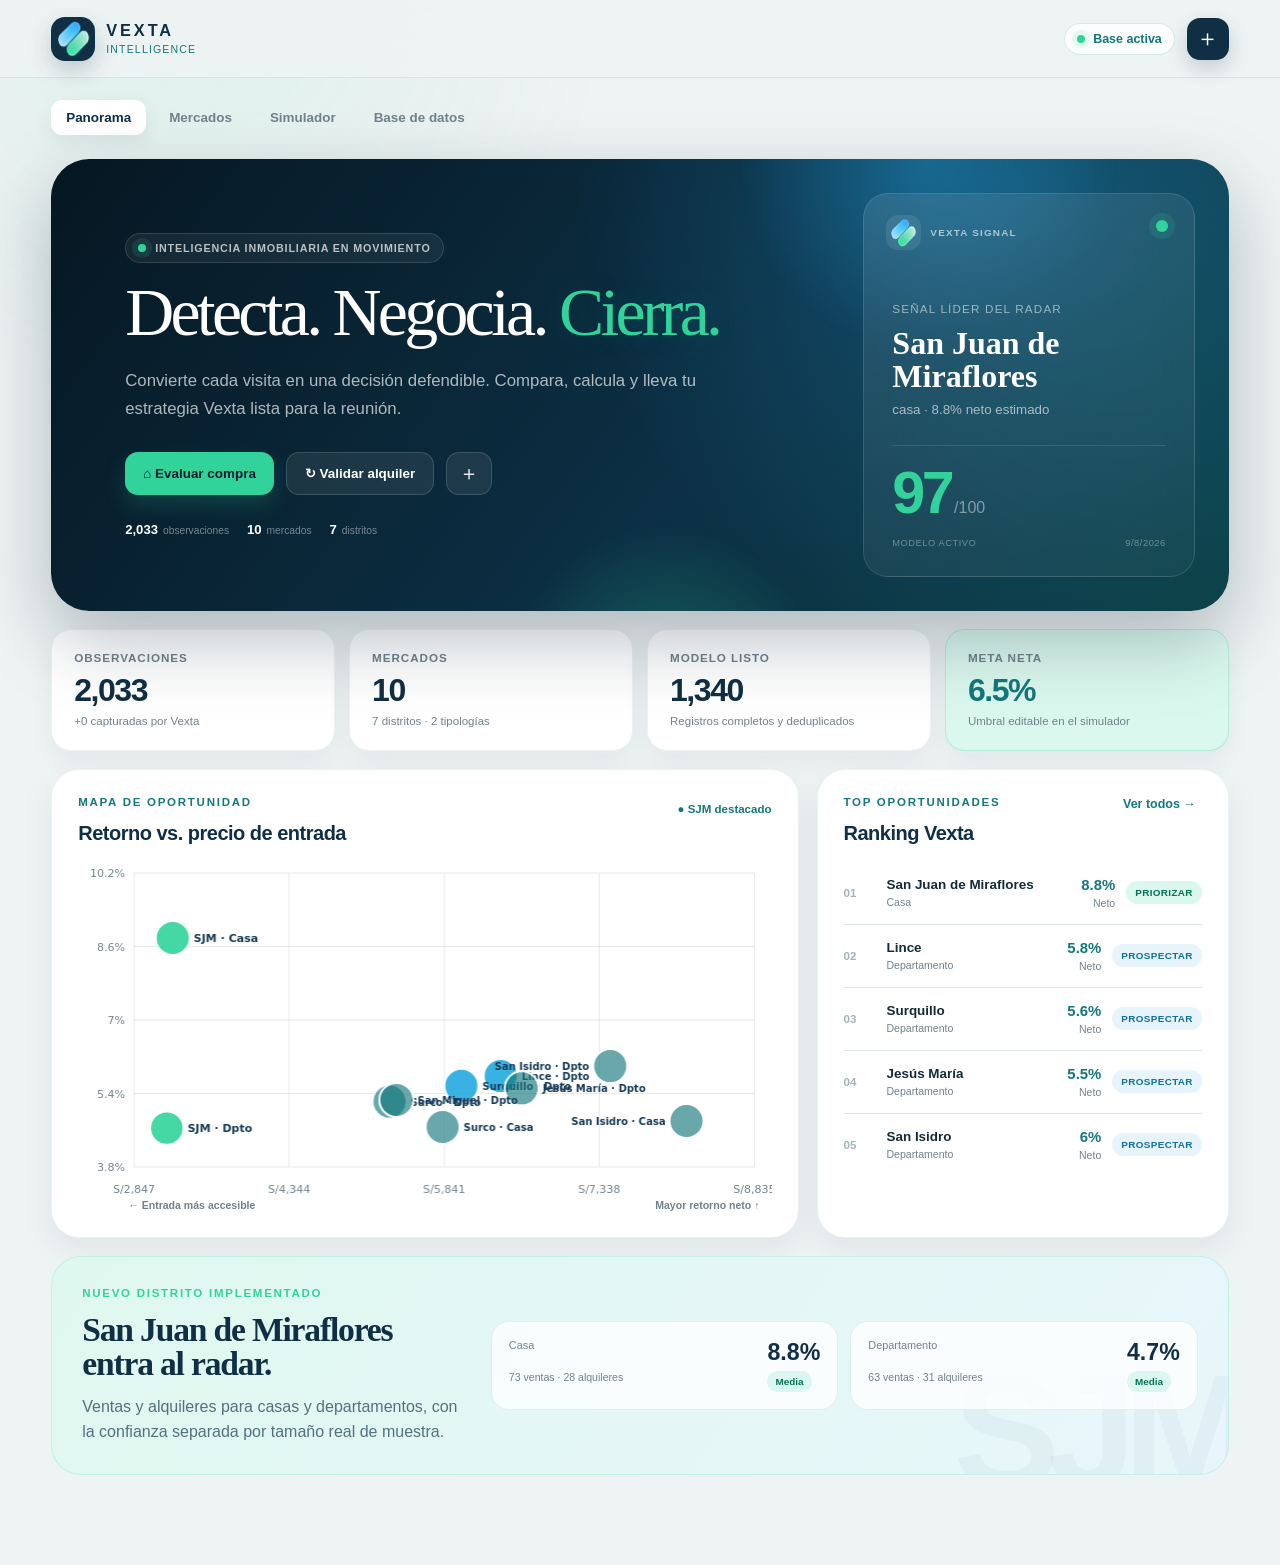
==== index.html @ 5120db21 "SUBIR VEXTA SUPPORT" ====
<!doctype html>
<html lang="es">
  <head>
    <meta charset="UTF-8" />
    <meta name="viewport" content="width=device-width, initial-scale=1.0, viewport-fit=cover" />
    <meta name="theme-color" content="#102f44" />
    <meta name="mobile-web-app-capable" content="yes" />
    <meta name="apple-mobile-web-app-capable" content="yes" />
    <meta name="apple-mobile-web-app-status-bar-style" content="black-translucent" />
    <meta name="apple-mobile-web-app-title" content="Vexta" />
    <meta name="description" content="Dashboard ejecutivo de inversión inmobiliaria Vexta." />
    <meta property="og:title" content="Vexta Intelligence" />
    <meta property="og:description" content="Decisiones inmobiliarias con una señal más clara." />
    <meta property="og:type" content="website" />
    <meta property="og:image" content="./og.png" />
    <meta name="twitter:card" content="summary_large_image" />
    <link rel="icon" type="image/png" sizes="192x192" href="./icon-192.png" />
    <link rel="apple-touch-icon" sizes="180x180" href="./apple-touch-icon.png" />
    <link rel="manifest" href="./manifest.webmanifest" />
    <title>Vexta Intelligence</title>
    <script type="module" crossorigin src="./assets/pages-source-0wPKfiOF.js"></script>
    <link rel="stylesheet" crossorigin href="./assets/pages-source-CJckFhrO.css">
  </head>
  <body>
    <div id="root">
      <main style="min-height:100vh;display:grid;place-items:center;background:#f4f8f8;font-family:Inter,system-ui,sans-serif;color:#173b57">
        <p>Cargando Vexta Intelligence…</p>
      </main>
    </div>
  </body>
</html>
---- assets/pages-source-CJckFhrO.css ----
:root{--navy-950:#081d2b;--navy-900:#102f44;--navy-800:#173b57;--navy-700:#24536b;--teal-700:#14777c;--teal-500:#159d93;--blue-500:#27a9e8;--mint-500:#31d39b;--mint-100:#dbf8ee;--amber-500:#f2aa48;--red-500:#dc5c5c;--ink:#142a37;--muted:#71828d;--line:#dce5e8;--surface:#fff;--background:#eef3f3;--shadow:0 18px 55px #1134461c;--radius-lg:28px;--radius-md:20px;--radius-sm:13px}*{box-sizing:border-box}html{scroll-behavior:smooth;background:var(--background)}body{background:var(--background);color:var(--ink);margin:0;font-family:Inter,ui-sans-serif,-apple-system,BlinkMacSystemFont,Segoe UI,sans-serif}button,input,select{font:inherit}button{color:inherit}button,select{cursor:pointer}.app-shell{background:radial-gradient(circle at 15% 0%, #31d39b14, transparent 26rem), var(--background);min-height:100vh}.topbar{-webkit-backdrop-filter:blur(18px);backdrop-filter:blur(18px);z-index:50;background:#eef3f3e0;border-bottom:1px solid #173b5714;justify-content:space-between;align-items:center;height:78px;padding:0 clamp(22px,4vw,68px);display:flex;position:sticky;top:0}.brand{text-align:left;background:0 0;border:0;align-items:center;gap:11px;padding:0;display:inline-flex}.logo-tile{background:var(--navy-900);border-radius:14px;place-items:center;width:44px;height:44px;display:grid;overflow:hidden;box-shadow:0 9px 22px #102f4436}.logo-tile img{object-fit:contain;width:39px;height:39px}.brand>span:last-child{flex-direction:column;line-height:1;display:flex}.brand strong{letter-spacing:.18em;color:var(--navy-900);font-size:1.02rem}.brand small{color:var(--teal-700);letter-spacing:.11em;text-transform:uppercase;margin-top:6px;font-size:.66rem}.topbar-actions{align-items:center;gap:12px;display:flex}.live-pill{color:var(--teal-700);background:#ffffffbf;border:1px solid #159d932b;border-radius:999px;align-items:center;gap:8px;padding:8px 12px;font-size:.78rem;font-weight:750;display:inline-flex}.live-pill i{background:var(--mint-500);border-radius:50%;width:8px;height:8px;box-shadow:0 0 0 5px #31d39b21}.icon-button{background:var(--navy-900);color:#fff;border:0;border-radius:13px;width:42px;height:42px;font-size:1.45rem;box-shadow:0 8px 20px #102f4430}.desktop-nav{gap:8px;max-width:1280px;margin:22px auto -4px;padding:0 clamp(22px,4vw,52px);display:flex}.desktop-nav button{color:var(--muted);background:0 0;border:0;border-radius:11px;padding:10px 15px;font-size:.84rem;font-weight:700}.desktop-nav button.active{color:var(--navy-900);background:#fff;box-shadow:0 6px 20px #11344614}.main-content{max-width:1280px;margin:0 auto;padding:28px clamp(22px,4vw,52px) 90px}.hero-panel{color:#fff;background:radial-gradient(circle at 84% 8%,#27a9e847,#0000 29rem),linear-gradient(127deg,#061722,#0c3045 58%,#0c4147);border-radius:38px;grid-template-columns:minmax(0,1.6fr) minmax(280px,.72fr);min-height:420px;display:grid;position:relative;overflow:hidden;box-shadow:0 30px 75px #081d2b45}.hero-panel:before,.hero-panel:after{content:"";filter:blur(2px);pointer-events:none;border-radius:50%;position:absolute}.hero-panel:before{background:radial-gradient(circle,#27a9e852,#0000 69%);width:390px;height:390px;top:-190px;right:9%}.hero-panel:after{background:radial-gradient(circle,#31d39b45,#0000 66%);width:330px;height:330px;bottom:-230px;left:38%}.hero-copy{z-index:1;align-self:center;padding:clamp(38px,6vw,74px);position:relative}.hero-status{color:#ffffffb3;letter-spacing:.08em;text-transform:uppercase;background:#ffffff0f;border:1px solid #ffffff21;border-radius:999px;align-items:center;gap:9px;width:max-content;max-width:100%;margin-bottom:18px;padding:8px 12px;font-size:.67rem;font-weight:800;display:inline-flex}.hero-status i{background:var(--mint-500);border-radius:50%;width:8px;height:8px;box-shadow:0 0 0 6px #31d39b1f}.eyebrow{color:var(--mint-500);letter-spacing:.15em;text-transform:uppercase;margin-bottom:14px;font-size:.72rem;font-weight:800;display:block}.eyebrow.dark{color:var(--teal-700)}.hero-copy h1{letter-spacing:-.055em;max-width:780px;margin:0;font-family:Georgia,Times New Roman,serif;font-size:clamp(3rem,5.3vw,5.6rem);font-weight:500;line-height:.93}.hero-copy h1 span{color:#fff}.hero-copy h1 em{color:var(--mint-500);text-shadow:0 0 35px #31d39b33;font-style:normal}.hero-copy p{color:#ffffffad;max-width:600px;margin:23px 0 29px;font-size:1.05rem;line-height:1.65}.hero-actions{flex-wrap:wrap;gap:12px;display:flex}.primary-button,.ghost-button{border:0;border-radius:13px;padding:13px 18px;font-size:.84rem;font-weight:800}.primary-button{background:var(--mint-500);color:var(--navy-950);box-shadow:0 10px 22px #31d39b2e}.ghost-button{color:#fff;background:#ffffff14;border:1px solid #ffffff24}.hero-add-button{color:#fff;background:#ffffff14;border:1px solid #ffffff24;border-radius:13px;width:46px;min-width:46px;font-size:1.25rem}.hero-proof{color:#ffffff73;flex-wrap:wrap;gap:18px;margin-top:27px;font-size:.64rem;display:flex}.hero-proof span{align-items:baseline;gap:5px;display:flex}.hero-proof b{color:#fff;font-size:.82rem}.hero-signal{-webkit-backdrop-filter:blur(18px);backdrop-filter:blur(18px);z-index:1;background:linear-gradient(150deg,#ffffff1a,#ffffff09);border:1px solid #ffffff21;border-radius:25px;flex-direction:column;justify-content:flex-end;align-self:stretch;margin:34px 34px 34px 0;padding:28px;display:flex;position:relative}.hero-signal:before{content:"";background:var(--mint-500);border-radius:50%;width:12px;height:12px;position:absolute;top:26px;right:26px;box-shadow:0 0 0 7px #31d39b1f}.hero-signal-brand{color:#ffffff9e;letter-spacing:.12em;align-items:center;gap:9px;font-size:.62rem;display:flex;position:absolute;top:21px;left:22px}.hero-signal-brand>span{background:#ffffff17;border-radius:12px;place-items:center;width:35px;height:35px;display:grid}.hero-signal-brand img{object-fit:contain;width:31px;height:31px}.hero-signal>span{color:#ffffff8c;letter-spacing:.1em;text-transform:uppercase;font-size:.73rem}.hero-signal>strong{margin:12px 0 7px;font-family:Georgia,serif;font-size:2rem;line-height:1.03}.hero-signal>small{color:#ffffff9e;line-height:1.5}.signal-score{border-top:1px solid #ffffff1c;align-items:baseline;gap:3px;margin-top:25px;padding-top:20px;display:flex}.signal-score b{letter-spacing:-.06em;color:var(--mint-500);font-size:3.7rem;line-height:.9}.signal-score span{color:#ffffff73}.signal-foot{color:#ffffff61;text-transform:uppercase;letter-spacing:.06em;justify-content:space-between;gap:10px;margin-top:18px;font-size:.58rem;display:flex}.kpi-grid{grid-template-columns:repeat(4,1fr);gap:14px;margin:18px 0;display:grid}.kpi-card{background:var(--surface);border-radius:var(--radius-md);border:1px solid #173b5712;flex-direction:column;padding:21px 22px;display:flex;box-shadow:0 9px 26px #1134460e}.kpi-card span{color:var(--muted);text-transform:uppercase;letter-spacing:.08em;font-size:.73rem;font-weight:750}.kpi-card strong{color:var(--navy-900);letter-spacing:-.045em;margin:8px 0 4px;font-size:2rem}.kpi-card small{color:var(--muted);font-size:.72rem;line-height:1.4}.kpi-card.accent{background:var(--mint-100);border-color:#31d39b40}.kpi-card.accent strong{color:var(--teal-700)}.content-grid{grid-template-columns:minmax(0,1.45fr) minmax(330px,.8fr);gap:18px;display:grid}.panel{background:var(--surface);border-radius:var(--radius-lg);border:1px solid #173b5712;box-shadow:0 12px 34px #11344611}.matrix-panel,.ranking-panel{padding:26px}.panel-heading{justify-content:space-between;align-items:flex-start;gap:16px;display:flex}.panel-heading h2{color:var(--navy-900);letter-spacing:-.025em;margin:0;font-size:1.25rem}.legend-dot{color:var(--teal-700);padding-top:7px;font-size:.72rem;font-weight:700}.matrix-wrap{width:100%;min-height:310px;margin-top:6px}.matrix-wrap canvas{max-width:100%;display:block}.axis-note{color:var(--muted);justify-content:space-between;margin:-12px 12px 0 50px;font-size:.66rem;font-weight:700;display:flex}.text-button{color:var(--teal-700);background:0 0;border:0;font-size:.78rem;font-weight:800}.ranking-list{flex-direction:column;margin-top:17px;display:flex}.ranking-row{border:0;border-top:1px solid var(--line);text-align:left;background:0 0;grid-template-columns:32px minmax(0,1fr) auto auto;align-items:center;gap:11px;padding:15px 0;display:grid}.ranking-row:first-child{border-top:0}.ranking-row:hover{transform:translate(3px)}.rank-number{color:#a5b2b9;font-size:.72rem;font-weight:850}.rank-market,.rank-yield{flex-direction:column;min-width:0;display:flex}.rank-market strong{white-space:nowrap;text-overflow:ellipsis;font-size:.84rem;overflow:hidden}.rank-market small,.rank-yield small{color:var(--muted);text-transform:capitalize;margin-top:4px;font-size:.66rem}.rank-yield{text-align:right}.rank-yield strong{color:var(--teal-700);font-size:.93rem}.action{text-transform:uppercase;letter-spacing:.035em;border-radius:999px;justify-content:center;align-items:center;width:max-content;padding:6px 9px;font-size:.62rem;font-weight:850;display:inline-flex}.action-priorizar{background:var(--mint-100);color:#087255}.action-prospectar{color:#11729e;background:#e8f4fb}.action-observar{color:#72808a;background:#f1f3f4}.sjm-feature{background:linear-gradient(125deg,#dff8ef,#e8f6fb);border:1px solid #31d39b2e;border-radius:30px;grid-template-columns:minmax(270px,.7fr) 1.3fr;align-items:center;gap:28px;margin-top:18px;padding:30px;display:grid;position:relative;overflow:hidden}.sjm-feature:after{content:"SJM";color:#173b5709;letter-spacing:-.08em;pointer-events:none;font-size:10rem;font-weight:900;position:absolute;bottom:-49px;right:-16px}.sjm-copy{z-index:1;position:relative}.sjm-copy h2{color:var(--navy-900);letter-spacing:-.035em;margin:0 0 13px;font-family:Georgia,serif;font-size:2.1rem;line-height:1.03}.sjm-copy p{color:#52707e;margin:0;line-height:1.55}.sjm-stats{z-index:1;grid-template-columns:repeat(2,1fr);gap:12px;display:grid;position:relative}.sjm-stats button{text-align:left;background:#ffffffc2;border:1px solid #173b5714;border-radius:18px;grid-template-columns:1fr auto;gap:5px 8px;padding:17px;display:grid}.sjm-stats button>span:first-child{color:var(--muted);text-transform:capitalize;font-size:.68rem}.sjm-stats strong{color:var(--navy-900);font-size:1.45rem}.sjm-stats small{color:var(--muted);font-size:.66rem}.confidence{border-radius:999px;align-items:center;width:max-content;padding:5px 8px;font-size:.62rem;font-weight:850;display:inline-flex}.confidence-media{background:var(--mint-100);color:#087255}.confidence-limitada{color:#9c6419;background:#fff1d8}.confidence-baja{color:#9b3e3e;background:#fbe4e4}.view-section{min-height:70vh}.view-heading{justify-content:space-between;align-items:flex-end;gap:24px;margin:12px 0 25px;display:flex}.view-heading h1{color:var(--navy-900);letter-spacing:-.05em;margin:0;font-family:Georgia,serif;font-size:clamp(2.2rem,4vw,4.2rem);line-height:1}.view-heading p{color:var(--muted);margin:13px 0 0}.filter-row{gap:8px;display:flex}select,input{width:100%;color:var(--ink);background:#f8fbfb;border:1px solid #d8e3e6;border-radius:12px;outline:none;padding:11px 12px}select:focus,input:focus{border-color:var(--teal-500);box-shadow:0 0 0 4px #159d931a}.filter-row select{background-color:#fff;min-width:185px}.market-table-wrap{box-shadow:var(--shadow);background:#fff;border:1px solid #173b5714;border-radius:24px;overflow:auto}.market-table{border-collapse:collapse;width:100%;min-width:950px}.market-table th{background:var(--navy-900);color:#ffffffb8;text-align:left;text-transform:uppercase;letter-spacing:.06em;padding:14px 13px;font-size:.66rem}.market-table td{border-top:1px solid var(--line);padding:15px 13px;font-size:.8rem}.market-table tr{cursor:pointer;transition:all .18s}.market-table tbody tr:hover{background:#f4fbf9}.market-table td:nth-child(2){flex-direction:column;min-width:225px;display:flex}.market-table td:nth-child(2) small{color:var(--muted);text-transform:capitalize;margin-top:4px}.table-rank{width:28px;height:28px;color:var(--navy-700);background:#eef4f5;border-radius:9px;place-items:center;font-size:.7rem;font-weight:850;display:grid}.yield-value{color:var(--teal-700)}.mobile-market-cards{display:none}.simulator-grid{grid-template-columns:minmax(330px,.9fr) minmax(390px,1.1fr);gap:18px;display:grid}.input-panel{padding:27px}.input-panel .panel-heading{margin-bottom:20px}.input-panel .panel-heading>div{align-items:center;gap:10px;display:flex}.step-number{background:var(--navy-900);color:#fff;border-radius:10px;place-items:center;width:31px;height:31px;font-size:.67rem;font-weight:850;display:grid}.operation-selector{margin:0 0 16px}.operation-selector>span{color:var(--muted);margin-bottom:8px;font-size:.7rem;font-weight:800;display:block}.operation-selector>div{background:#eef4f5;border-radius:15px;grid-template-columns:1fr 1fr;gap:7px;padding:5px;display:grid}.operation-selector button{color:var(--muted);background:0 0;border:0;border-radius:11px;padding:11px;font-size:.78rem;font-weight:850}.operation-selector button b{margin-right:5px}.operation-selector button.active{color:var(--navy-900);background:#fff;box-shadow:0 5px 15px #1134461a}.purpose-selector{margin:-4px 0 16px}.purpose-selector>span{color:var(--muted);margin-bottom:8px;font-size:.7rem;font-weight:800;display:block}.purpose-selector>div{grid-template-columns:repeat(3,1fr);gap:6px;display:grid}.purpose-selector button{min-width:0;color:var(--muted);background:#fff;border:1px solid #dce7e9;border-radius:12px;padding:10px 5px;font-size:.68rem;font-weight:850}.purpose-selector button b{margin-bottom:3px;font-size:.9rem;display:block}.purpose-selector button.active{color:var(--teal-700);background:#eaf9f4;border-color:#159d9373;box-shadow:inset 0 0 0 1px #159d9314}.purchase-input-callout{background:linear-gradient(135deg,#e7f8f3,#edf7fb);border:1px solid #159d9329;border-radius:17px;margin:3px 0 15px;padding:16px}.purchase-input-callout label{color:var(--navy-900);margin-bottom:7px}.purchase-input-callout input{background:#fff;border-color:#159d9347;font-size:1.12rem;font-weight:850}.purchase-input-callout small{color:#5f7783;font-size:.66rem;line-height:1.45;display:block}.price-entry-row{grid-template-columns:minmax(0,1fr) 104px;align-items:end;gap:9px;display:grid}.price-entry-row label{min-width:0}.price-entry-row select{background:#fff;border-color:#159d9347;font-size:1rem;font-weight:900}.exchange-rate-row{color:#5f7783;border-top:1px solid #159d9326;justify-content:space-between;align-items:center;gap:12px;margin:7px 0 10px;padding-top:10px;font-size:.65rem;font-weight:750;display:flex}.exchange-rate-row label{color:var(--teal-700);white-space:nowrap;align-items:center;gap:6px;margin:0;display:flex}.exchange-rate-row input{text-align:center;width:72px;margin:0;padding:7px 8px;font-size:.75rem}label{color:var(--muted);margin-bottom:14px;font-size:.72rem;font-weight:750;display:block;position:relative}label select,label input{color:var(--ink);margin-top:7px;font-weight:650;display:block}label em{color:var(--muted);font-style:normal;position:absolute;bottom:13px;right:12px}.two-fields{grid-template-columns:1fr 1fr;gap:12px;display:grid}.assumption-sliders{border-top:1px solid var(--line);margin-top:4px;padding-top:15px}.assumption-sliders label{margin:0 0 14px}.assumption-sliders label span{justify-content:space-between;display:flex}.assumption-sliders b{color:var(--teal-700)}.assumption-explain{gap:7px;margin-top:4px;display:grid}.assumption-explain p{color:var(--muted);background:#f4f8f8;border-radius:11px;grid-template-columns:104px 1fr;gap:9px;margin:0;padding:9px 10px;font-size:.61rem;line-height:1.4;display:grid}.assumption-explain p b{color:var(--navy-900)}input[type=range]{height:5px;accent-color:var(--teal-500);box-shadow:none;border:0;padding:0}.result-panel{background:linear-gradient(145deg, var(--navy-950), var(--navy-800));color:#fff;border-radius:28px;flex-direction:column;padding:clamp(27px,4vw,46px);display:flex;position:relative;overflow:hidden;box-shadow:0 24px 55px #081d2b33}.result-panel:after{content:"";pointer-events:none;background:radial-gradient(circle,#31d39b30,#0000 68%);border-radius:50%;width:340px;height:340px;position:absolute;top:-150px;right:-150px}.result-label{color:#ffffff8c;text-transform:uppercase;letter-spacing:.1em;font-size:.72rem}.hero-result{letter-spacing:-.075em;color:var(--mint-500);z-index:1;margin:14px 0 22px;font-size:clamp(4rem,8vw,7.4rem);line-height:.82;position:relative}.hero-result.purchase-gap{margin-bottom:12px;font-size:clamp(3.7rem,7vw,6.5rem)}.hero-result.purchase-gap.positive{color:var(--mint-500)}.hero-result.purchase-gap.caution{color:#ffc46e}.hero-result.purchase-gap.negative{color:#ff9292}.price-question{color:#ffffff9e;margin:0 0 17px;font-size:.78rem;line-height:1.5}.target-track{background:#ffffff1f;border-radius:999px;height:6px;margin:6px 0 36px;position:relative}.target-track i{border-radius:inherit;background:linear-gradient(90deg, var(--blue-500), var(--mint-500));height:100%;display:block}.target-track span{color:#ffffff85;white-space:nowrap;font-size:.62rem;position:absolute;top:13px;transform:translate(-50%)}.target-track span:before{content:"";background:#fff;width:1px;height:12px;position:absolute;top:-16px;left:50%}.decision-banner{letter-spacing:.055em;border-radius:999px;width:max-content;max-width:100%;padding:9px 13px;font-size:.69rem;font-weight:900}.decision-banner.positive{background:var(--mint-500);color:var(--navy-950)}.decision-banner.caution{background:var(--amber-500);color:#4a2c00}.decision-banner.negative{background:var(--red-500);color:#fff}.price-scale-wrap{margin-top:25px}.price-scale{background:linear-gradient(90deg,#31d39b73,#27a9e847 50%,#dc5c5c85);border-radius:999px;height:10px;position:relative}.price-scale i{background:#ffffff26;border:1px solid #ffffffb8;border-radius:999px;height:16px;position:absolute;top:-3px}.price-scale b{border:5px solid var(--navy-900);background:#fff;border-radius:50%;width:18px;height:18px;position:absolute;top:50%;transform:translate(-50%,-50%);box-shadow:0 0 0 2px #fff}.scale-labels{color:#ffffff6b;justify-content:space-between;margin-top:9px;font-size:.58rem;display:flex}.result-metrics{background:#ffffff1a;border-radius:17px;grid-template-columns:1fr 1fr;gap:1px;margin-top:24px;display:grid;overflow:hidden}.result-metrics span{background:#081d2b73;flex-direction:column;padding:16px;display:flex}.result-metrics small{color:#ffffff80;font-size:.65rem}.result-metrics b{margin-top:6px;font-size:1rem}.dual-price{flex-direction:column;gap:3px;min-width:0;display:flex}.dual-price>span{color:#fff;white-space:nowrap;background:0 0;padding:0;font-size:.94rem;display:block}.dual-price>small{color:#ffffff7a;white-space:nowrap;font-size:.7rem;font-weight:650}.yield-summary{grid-template-columns:repeat(3,1fr);gap:8px;margin-top:14px;display:grid}.yield-summary span{background:#ffffff12;border-radius:14px;flex-direction:column;min-width:0;padding:12px;display:flex}.yield-summary small{color:#ffffff75;font-size:.6rem;line-height:1.3}.yield-summary b{color:#fff;margin-top:6px;font-size:.78rem}.formula-proof{border:1px solid #ffffff1a;border-radius:17px;flex-direction:column;gap:5px;margin-top:18px;padding:17px;display:flex}.formula-proof span{color:#ffffff75;text-transform:uppercase;letter-spacing:.06em;font-size:.65rem}.formula-proof strong{font-size:.9rem}.formula-proof b{color:var(--mint-500);font-size:1.1rem}.formula-proof>small{color:#ffffff8c;font-size:.72rem}.investment-decision{border-radius:15px;flex-direction:column;gap:4px;margin-top:12px;padding:12px 14px;display:flex}.investment-decision.positive{background:#31d39b24}.investment-decision.caution{background:#f2aa4824}.investment-decision.negative{background:#dc5c5c29}.investment-decision span{color:#ffffff73;text-transform:uppercase;letter-spacing:.07em;font-size:.58rem}.investment-decision b{color:#fff;letter-spacing:.03em;font-size:.72rem}.investment-decision small{color:#ffffff9e;margin-top:3px;font-size:.66rem;line-height:1.45}.strategy-playbook{background:#ffffff0f;border:1px solid #ffffff14;border-radius:17px;margin-top:12px;padding:16px}.strategy-playbook>span{color:#ffffff70;text-transform:uppercase;letter-spacing:.08em;font-size:.6rem;font-weight:800}.strategy-playbook ol{gap:11px;margin:12px 0 0;padding:0;list-style:none;display:grid}.strategy-playbook li{grid-template-columns:28px 1fr;align-items:start;gap:9px;display:grid}.strategy-playbook i{width:27px;height:27px;color:var(--mint-500);background:#31d39b21;border-radius:9px;place-items:center;font-size:.56rem;font-style:normal;font-weight:900;display:grid}.strategy-playbook p{flex-direction:column;gap:3px;margin:0;display:flex}.strategy-playbook b{color:#fff;font-size:.72rem}.strategy-playbook small{color:#ffffff8c;font-size:.63rem;line-height:1.4}.deal-actions{grid-template-columns:1fr 1fr;gap:8px;margin-top:12px;display:grid}.deal-actions button{color:#fff;background:#ffffff14;border:1px solid #ffffff1f;border-radius:13px;min-height:44px;font-size:.68rem;font-weight:850}.deal-actions button:first-child{background:var(--mint-500);color:var(--navy-950);border-color:#0000}.print-brand{display:none}.method-note{background:#fff;border:1px solid #173b5712;border-radius:20px;grid-template-columns:auto 1fr auto;align-items:center;gap:18px;margin-top:18px;padding:19px 22px;display:grid}.method-note>span{color:var(--teal-700);text-transform:uppercase;background:#e9f5f6;border-radius:999px;padding:7px 10px;font-size:.66rem;font-weight:850}.method-note p{color:var(--muted);margin:0;font-size:.78rem;line-height:1.55}.method-note div{white-space:nowrap;color:var(--muted);font-size:.7rem}.method-note b{color:var(--navy-900);margin-left:7px}.dark-button{background:var(--navy-900);color:#fff;box-shadow:none}.data-grid{grid-template-columns:1.1fr .9fr;gap:18px;display:grid}.data-health,.export-panel,.records-panel{padding:27px}.health-score{background:var(--mint-100);color:#087255;border-radius:999px;padding:7px 10px;font-size:.62rem;font-weight:900}.health-row{grid-template-columns:1fr auto;align-items:center;gap:8px 14px;padding-top:19px;display:grid}.health-row span{color:var(--muted);font-size:.76rem}.health-row b{color:var(--navy-900)}.health-row>i{background:#edf1f2;border-radius:999px;grid-column:1/-1;height:6px;display:block;overflow:hidden}.health-row em{border-radius:inherit;background:linear-gradient(90deg, var(--blue-500), var(--mint-500));height:100%;display:block}.quality-strip{grid-template-columns:repeat(3,1fr);gap:7px;margin-top:18px;display:grid}.quality-strip span,.source-strip span{background:#f3f7f8;border-radius:12px;flex-direction:column;gap:3px;padding:10px;display:flex}.quality-strip small,.source-strip small{color:var(--muted);font-size:.59rem}.quality-strip b,.source-strip b{color:var(--navy-900);font-size:.83rem}.source-strip{grid-template-columns:repeat(2,1fr);gap:7px;margin-top:8px;display:grid}.export-panel{background:linear-gradient(145deg,#e4f7f1,#edf7fa)}.export-panel h2{color:var(--navy-900);margin:0;font-family:Georgia,serif;font-size:2rem}.export-panel p{color:#567480;font-size:.82rem;line-height:1.65}.export-actions{flex-wrap:wrap;gap:8px;margin-top:19px;display:flex}.export-actions button{color:var(--navy-800);background:#fffc;border:1px solid #173b5721;border-radius:11px;padding:10px 12px;font-size:.72rem;font-weight:800}.records-panel{margin-top:18px}.records-panel .panel-heading>span{color:var(--muted);font-size:.72rem}.records-list{margin-top:17px}.records-list>div{border-top:1px solid var(--line);grid-template-columns:auto 1fr auto auto;align-items:center;gap:13px;padding:14px 0;display:grid}.records-list>div>span:nth-child(2){flex-direction:column;display:flex}.records-list small{color:var(--muted);text-transform:capitalize;margin-top:4px}.records-list>div>button{width:27px;height:27px;color:var(--muted);background:#f1f4f5;border:0;border-radius:8px}.operation{text-transform:uppercase;border-radius:999px;padding:6px 8px;font-size:.6rem;font-weight:850}.operation-venta{color:#11729e;background:#e8f4fb}.operation-alquiler{background:var(--mint-100);color:#087255}.empty-state{text-align:center;flex-direction:column;align-items:center;padding:45px 20px 24px;display:flex}.empty-state>span{background:var(--mint-100);width:48px;height:48px;color:var(--teal-700);border-radius:15px;place-items:center;font-size:1.5rem;display:grid}.empty-state strong{margin-top:14px}.empty-state p{color:var(--muted);font-size:.78rem}.empty-state button{color:var(--teal-700);background:0 0;border:0;font-weight:800}.modal-backdrop{z-index:100;-webkit-backdrop-filter:blur(9px);backdrop-filter:blur(9px);background:#05141e94;place-items:center;padding:18px;display:grid;position:fixed;inset:0}.entry-modal{background:#fff;border-radius:27px;width:min(620px,100%);max-height:calc(100vh - 36px);padding:27px;overflow-y:auto;box-shadow:0 30px 90px #05141e59}.modal-header{justify-content:space-between;align-items:flex-start;margin-bottom:20px;display:flex}.modal-header h2{color:var(--navy-900);margin:0;font-size:1.75rem}.modal-header button{background:#eef3f3;border:0;border-radius:11px;width:36px;height:36px;font-size:1.2rem}.discount-note{background:#edf8f5;border-radius:14px;align-items:center;gap:13px;margin-bottom:16px;padding:13px;display:flex}.discount-note span{color:var(--teal-700);font-size:1.3rem;font-weight:900}.discount-note p{color:#567480;margin:0;font-size:.69rem;line-height:1.45}.submit-button{width:100%;padding:14px}.toast{z-index:150;background:var(--navy-950);color:#fff;border-radius:999px;padding:12px 17px;font-size:.75rem;font-weight:750;position:fixed;bottom:28px;left:50%;transform:translate(-50%);box-shadow:0 13px 35px #05141e4d}.mobile-nav{display:none}.loading-shell{background:var(--navy-950);color:#fff9;place-content:center;justify-items:center;min-height:100vh;display:grid}.loading-shell img{object-fit:contain;width:84px;height:84px}.loading-shell p{font-size:.78rem}.loading-line{background:linear-gradient(90deg, var(--blue-500), var(--mint-500));border-radius:999px;width:130px;height:4px;margin-top:20px;animation:1.2s ease-in-out infinite alternate pulse}@keyframes pulse{0%{opacity:.35;transform:scaleX(.5)}to{opacity:1;transform:scaleX(1)}}@media (width<=980px){.hero-panel{grid-template-columns:1fr}.hero-signal{min-height:205px;margin:0 28px 28px}.kpi-grid{grid-template-columns:repeat(2,1fr)}.content-grid,.data-grid,.sjm-feature,.simulator-grid{grid-template-columns:1fr}.method-note{grid-template-columns:auto 1fr}.method-note div{grid-column:2}}@media (width<=720px){.topbar{height:67px;padding:0 16px}.logo-tile{width:40px;height:40px}.logo-tile img{width:35px;height:35px}.live-pill,.desktop-nav{display:none}.main-content{padding:15px 14px 94px}.hero-panel{border-radius:25px;min-height:0}.hero-copy{padding:31px 24px 25px}.hero-status{margin-bottom:16px;font-size:.56rem}.hero-copy h1{font-size:3.05rem;line-height:.9}.hero-copy p{margin:18px 0 22px;font-size:.9rem}.hero-actions{grid-template-columns:1fr 1fr;display:grid}.hero-add-button{grid-column:1/-1;width:100%;min-height:39px}.hero-proof{justify-content:space-between;gap:8px;margin-top:20px}.hero-proof span{flex-direction:column;gap:2px}.hero-signal{min-height:175px;margin:0 16px 16px;padding:22px}.hero-signal>strong{font-size:1.7rem}.hero-signal-brand{top:17px;left:18px}.signal-score{margin-top:18px}.signal-score b{font-size:3rem}.primary-button,.ghost-button{flex:1;padding:12px 10px}.kpi-grid{grid-template-columns:1fr 1fr;gap:9px;margin:10px 0}.kpi-card{border-radius:17px;padding:16px}.kpi-card strong{font-size:1.65rem}.kpi-card small{display:none}.content-grid{gap:10px}.matrix-panel,.ranking-panel{border-radius:21px;padding:18px}.legend-dot{display:none}.matrix-wrap{min-height:285px}.axis-note{display:none}.ranking-row{grid-template-columns:29px minmax(0,1fr) auto}.ranking-row .action{display:none}.sjm-feature{border-radius:22px;gap:17px;margin-top:10px;padding:22px 18px}.sjm-copy h2{font-size:1.8rem}.sjm-stats{grid-template-columns:1fr}.view-heading{flex-direction:column;align-items:stretch;margin-top:8px}.view-heading h1{font-size:2.65rem}.filter-row{overflow-x:auto}.filter-row select{min-width:165px}.market-table-wrap{display:none}.mobile-market-cards{gap:10px;display:grid}.mobile-market-card{text-align:left;background:#fff;border:1px solid #173b5712;border-radius:19px;padding:16px;box-shadow:0 9px 25px #1134460d}.mobile-market-card>div:first-child{grid-template-columns:auto 1fr auto;align-items:center;gap:10px;display:grid}.mobile-market-card>div:first-child>span:nth-child(2){flex-direction:column;display:flex}.mobile-market-card strong{font-size:.85rem}.mobile-market-card small{color:var(--muted);text-transform:capitalize;margin-top:3px;font-size:.65rem}.mobile-metrics{grid-template-columns:1fr 1fr 1fr;gap:5px;margin:15px 0 12px;display:grid}.mobile-metrics span{flex-direction:column;display:flex}.mobile-metrics b{color:var(--navy-900);margin-top:4px;font-size:.78rem}.coverage-line{background:#edf1f2;border-radius:999px;height:4px;overflow:hidden}.coverage-line i{background:linear-gradient(90deg, var(--blue-500), var(--mint-500));height:100%;display:block}.input-panel,.result-panel,.data-health,.export-panel,.records-panel{border-radius:21px;padding:20px}.input-panel input,.input-panel select{min-height:49px;font-size:16px}.operation-selector button,.purpose-selector button{min-height:48px}.exchange-rate-row input{min-height:37px;font-size:.82rem}.hero-result{font-size:4.6rem}.result-metrics{grid-template-columns:1fr 1fr}.price-entry-row{grid-template-columns:minmax(0,1fr) 92px}.yield-summary{grid-template-columns:1fr}.yield-summary span{flex-direction:row;justify-content:space-between;align-items:center}.yield-summary b{margin-top:0}.method-note{grid-template-columns:1fr;gap:10px}.method-note div{white-space:normal;grid-column:auto}.records-list>div{grid-template-columns:auto 1fr auto}.records-list>div>b{grid-column:2}.records-list>div>button{grid-area:1/3/3}.mobile-nav{z-index:70;-webkit-backdrop-filter:blur(18px);backdrop-filter:blur(18px);background:#081d2bf2;border:1px solid #ffffff1a;border-radius:21px;grid-template-columns:repeat(4,1fr);height:65px;padding:6px;display:grid;position:fixed;bottom:10px;left:12px;right:12px;box-shadow:0 17px 38px #081d2b47}.mobile-nav button{color:#ffffff73;background:0 0;border:0;border-radius:15px;flex-direction:column;justify-content:center;align-items:center;gap:2px;display:flex}.mobile-nav button.active{color:var(--mint-500);background:#31d39b24}.mobile-nav span{font-size:1.12rem}.mobile-nav small{font-size:.57rem;font-weight:750}.toast{text-align:center;width:calc(100% - 32px);bottom:87px}.entry-modal{border-radius:23px;padding:21px}}@media (width<=430px){.hero-copy h1{font-size:2.85rem}.two-fields{grid-template-columns:1fr;gap:0}.sjm-stats button{grid-template-columns:1fr auto}.mobile-metrics{grid-template-columns:1fr 1fr 1fr}.deal-actions{grid-template-columns:1fr}.assumption-explain p{grid-template-columns:1fr;gap:3px}}@media print{@page{size:A4;margin:14mm}body{background:#fff}.topbar,.desktop-nav,.mobile-nav,.view-heading,.input-panel,.method-note,.toast{display:none!important}.main-content{max-width:none;padding:0}.view-section{min-height:0}.simulator-grid{display:block}.result-panel{color:var(--ink);box-shadow:none;background:#fff;border:1px solid #ccdadd;border-radius:20px;padding:26px;display:block}.result-panel:after{display:none}.print-brand{border-bottom:1px solid #dce5e8;align-items:center;gap:10px;margin-bottom:24px;padding-bottom:14px;display:flex}.print-brand img{object-fit:contain;background:var(--navy-900);border-radius:12px;width:42px;height:42px}.print-brand>span{flex-direction:column;display:flex}.print-brand b{color:var(--navy-900);letter-spacing:.16em}.print-brand small{color:var(--muted);margin-top:3px}.result-label,.price-question,.scale-labels,.yield-summary small,.formula-proof span,.formula-proof>small,.investment-decision span,.investment-decision small,.strategy-playbook>span,.strategy-playbook small{color:#617580}.hero-result.purchase-gap{color:var(--teal-700);font-size:4rem}.result-metrics,.result-metrics span,.yield-summary span,.formula-proof,.investment-decision,.strategy-playbook{color:var(--ink);background:#f4f8f8;border-color:#dce5e8}.result-metrics b,.dual-price>span,.yield-summary b,.formula-proof strong,.investment-decision b,.strategy-playbook b{color:var(--navy-900)}.dual-price>small{color:var(--muted)}.formula-proof b{color:var(--teal-700)}.deal-actions{display:none}}@media (prefers-reduced-motion:reduce){*,:before,:after{scroll-behavior:auto!important;transition-duration:.01ms!important;animation-duration:.01ms!important}}
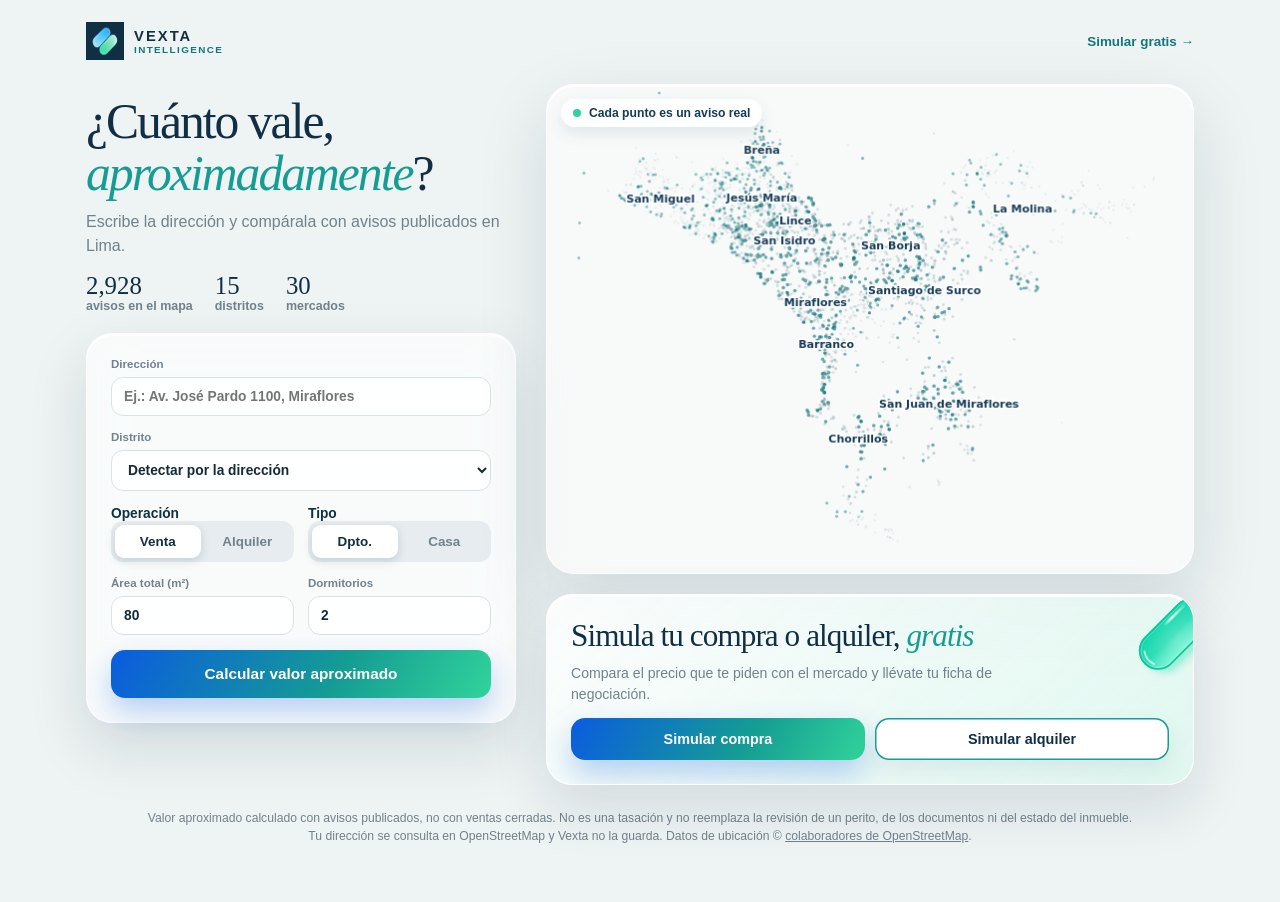
==== commit 3cf343e3: "Publica la versión para clientes de Vexta Intelligence El inicio es el valor aproximado por direcció" ====
--- a/index.html
+++ b/index.html
@@ -1,31 +1,1135 @@
 <!doctype html>
 <html lang="es">
-  <head>
-    <meta charset="UTF-8" />
-    <meta name="viewport" content="width=device-width, initial-scale=1.0, viewport-fit=cover" />
-    <meta name="theme-color" content="#102f44" />
-    <meta name="mobile-web-app-capable" content="yes" />
-    <meta name="apple-mobile-web-app-capable" content="yes" />
-    <meta name="apple-mobile-web-app-status-bar-style" content="black-translucent" />
-    <meta name="apple-mobile-web-app-title" content="Vexta" />
-    <meta name="description" content="Dashboard ejecutivo de inversión inmobiliaria Vexta." />
-    <meta property="og:title" content="Vexta Intelligence" />
-    <meta property="og:description" content="Decisiones inmobiliarias con una señal más clara." />
-    <meta property="og:type" content="website" />
-    <meta property="og:image" content="./og.png" />
-    <meta name="twitter:card" content="summary_large_image" />
-    <link rel="icon" type="image/png" sizes="192x192" href="./icon-192.png" />
-    <link rel="apple-touch-icon" sizes="180x180" href="./apple-touch-icon.png" />
-    <link rel="manifest" href="./manifest.webmanifest" />
-    <title>Vexta Intelligence</title>
-    <script type="module" crossorigin src="./assets/pages-source-0wPKfiOF.js"></script>
-    <link rel="stylesheet" crossorigin href="./assets/pages-source-CJckFhrO.css">
-  </head>
-  <body>
-    <div id="root">
-      <main style="min-height:100vh;display:grid;place-items:center;background:#f4f8f8;font-family:Inter,system-ui,sans-serif;color:#173b57">
-        <p>Cargando Vexta Intelligence…</p>
-      </main>
+<head>
+<meta charset="UTF-8" />
+<meta name="viewport" content="width=device-width, initial-scale=1.0, viewport-fit=cover" />
+<meta name="theme-color" content="#102f44" />
+<title>Vexta Intelligence · Valor aproximado por dirección</title>
+<meta name="description" content="Escribe una dirección de Lima y conoce su valor aproximado. Simula tu compra o alquiler, gratis." />
+<meta property="og:title" content="Vexta Intelligence" />
+<meta property="og:description" content="¿Cuánto vale, aproximadamente? Escribe la dirección y compruébalo." />
+<meta property="og:type" content="website" />
+<meta property="og:image" content="./og.png" />
+<meta name="twitter:card" content="summary_large_image" />
+<link rel="icon" type="image/png" sizes="192x192" href="./icon-192.png" />
+<link rel="apple-touch-icon" sizes="180x180" href="./apple-touch-icon.png" />
+<link rel="manifest" href="./manifest.webmanifest" />
+<link rel="stylesheet" href="./assets/pages-source-CJckFhrO.css" />
+<style>
+  html, body { overflow-x: clip; }
+  body { min-height: 100vh; }
+
+  /* ---------- Fondo: orbes y cápsulas del logo con parallax ---------- */
+  .vx-fondo { position: fixed; inset: 0; z-index: -1; overflow: hidden; background: radial-gradient(ellipse 80% 55% at 18% 0%, #fff 0%, rgba(255,255,255,0) 70%), radial-gradient(ellipse 70% 60% at 100% 100%, #ffe6c8 0%, rgba(255,230,200,0) 65%), linear-gradient(160deg, #f3f8f7, #e7f1ef); }
+  .vx-orbe { position: absolute; border-radius: 50%; filter: blur(70px); opacity: .5; animation: vxDeriva 22s ease-in-out infinite alternate; }
+  .vx-orbe.o1 { width: 46vmax; height: 46vmax; left: -14vmax; top: 24%; background: #bdf3e2; }
+  .vx-orbe.o2 { width: 38vmax; height: 38vmax; right: -10vmax; top: -12vmax; background: #bfe6ff; animation-duration: 28s; animation-delay: -6s; }
+  .vx-capa { position: absolute; width: var(--w); transform: translate3d(calc(var(--mx, 0) * var(--prof) * 1px), calc(var(--my, 0) * var(--prof) * 1px), 0); }
+  .vx-capa img { display: block; width: 100%; animation: vxFlota var(--t, 15s) ease-in-out infinite alternate; }
+  @keyframes vxDeriva { to { transform: translate(5vmax, -4vmax) scale(1.12); } }
+  @keyframes vxFlota { from { transform: translateY(-14px) rotate(-2.5deg); } to { transform: translateY(14px) rotate(2.5deg); } }
+
+  /* ---------- Estructura ---------- */
+  .vx-marco { max-width: 1140px; margin: 0 auto; padding: 22px 16px 56px; display: grid; gap: 24px; }
+  .vx-cabecera { display: flex; justify-content: space-between; align-items: center; gap: 12px; }
+  .vx-marca { display: inline-flex; align-items: center; gap: 10px; color: var(--navy-900); text-decoration: none; }
+  .vx-marca img { width: 38px; height: 38px; object-fit: contain; }
+  .vx-marca b { display: block; letter-spacing: .14em; font-size: .92rem; }
+  .vx-marca small { display: block; letter-spacing: .14em; font-size: .62rem; color: var(--teal-700); font-weight: 700; }
+  .vx-volver { font-size: .84rem; font-weight: 700; color: var(--teal-700); text-decoration: none; white-space: nowrap; }
+  .vx-columnas { display: grid; grid-template-columns: minmax(0, 430px) minmax(0, 1fr); gap: 30px; align-items: start; }
+  .vx-izquierda, .vx-derecha { display: grid; gap: 20px; min-width: 0; }
+
+  /* ---------- Portada: el titular sube línea por línea ---------- */
+  .vx-etiqueta { display: inline-block; background: #fff3dc; color: #8a5a10; font-size: .74rem; font-weight: 800; padding: 6px 11px; border-radius: 999px; }
+  .vx-intro h1 { font-family: Georgia, "Times New Roman", serif; font-weight: 500; font-size: clamp(2.4rem, 4.7vw, 3.1rem); line-height: 1.05; letter-spacing: -.04em; margin: 12px 0 10px; color: var(--navy-900); }
+  .vx-linea { display: block; white-space: nowrap; animation: vxLinea .95s cubic-bezier(.2,.8,.2,1) both; }
+  .vx-linea + .vx-linea { animation-delay: .16s; }
+  .vx-intro h1 em { display: inline-block; color: var(--teal-500); animation: vxPalabra .9s .34s cubic-bezier(.3,1.5,.5,1) both; transform-origin: 50% 70%; }
+  @keyframes vxLinea { from { opacity: 0; transform: translateY(34px); filter: blur(6px); } to { opacity: 1; transform: none; filter: blur(0); } }
+  @keyframes vxPalabra { from { transform: scale(.88); } to { transform: scale(1); } }
+  .vx-intro p { margin: 0; color: var(--muted); line-height: 1.5; animation: vxAparece .8s .45s ease both; }
+  .vx-cifras { display: flex; flex-wrap: wrap; gap: 8px 22px; margin-top: 14px; animation: vxAparece .8s .6s ease both; }
+  .vx-cifras span { font-size: .78rem; font-weight: 600; color: var(--muted); }
+  .vx-cifras b { display: block; font-family: Georgia, "Times New Roman", serif; font-size: 1.55rem; font-weight: 500; color: var(--navy-900); line-height: 1.1; font-variant-numeric: tabular-nums; }
+  @keyframes vxAparece { from { opacity: 0; transform: translateY(10px); } to { opacity: 1; transform: none; } }
+  @keyframes vxSube { from { opacity: 0; transform: translateY(26px) scale(.985); } to { opacity: 1; transform: none; } }
+
+  /* ---------- Formulario de cristal claro ---------- */
+  .vx-formulario { display: grid; gap: 15px; padding: clamp(18px, 3vw, 24px); border-radius: 26px; background: rgba(255,255,255,.66); -webkit-backdrop-filter: blur(22px) saturate(160%); backdrop-filter: blur(22px) saturate(160%); border: 1px solid rgba(255,255,255,.9); box-shadow: 0 24px 60px rgba(17,52,70,.13), inset 0 2px 0 #fff; animation: vxSube .8s .5s cubic-bezier(.2,.85,.25,1) both; }
+  .vx-campo { display: grid; gap: 7px; font-size: .86rem; font-weight: 700; color: var(--navy-900); }
+  .vx-campo label, .vx-campo legend { margin: 0; padding: 0; font-weight: 700; }
+  .vx-fila { display: grid; grid-template-columns: repeat(2, minmax(0, 1fr)); gap: 14px; }
+  fieldset.vx-campo { border: 0; margin: 0; padding: 0; min-width: 0; }
+  .vx-marco input[type="text"], .vx-marco input[type="number"], .vx-marco select { width: 100%; color: var(--ink); background: rgba(255,255,255,.85); border: 1px solid #d8e3e6; border-radius: 12px; padding: 11px 12px; outline: none; transition: border-color .25s, box-shadow .25s; }
+  .vx-marco input:focus, .vx-marco select:focus { border-color: var(--teal-500); box-shadow: 0 0 0 4px rgba(21,157,147,.16); }
+  /* Selector con pieza blanca que se desliza */
+  .vx-opciones { position: relative; display: grid; grid-template-columns: 1fr 1fr; background: rgba(23,59,87,.08); border-radius: 12px; padding: 4px; gap: 4px; }
+  .vx-opciones::before { content: ""; position: absolute; top: 4px; bottom: 4px; left: 4px; width: calc(50% - 6px); border-radius: 9px; background: #fff; box-shadow: 0 3px 10px rgba(17,52,70,.16); transition: transform .42s cubic-bezier(.3,1.45,.5,1); }
+  .vx-opciones:has(input:nth-of-type(2):checked)::before { transform: translateX(calc(100% + 4px)); }
+  .vx-opciones input { position: absolute; opacity: 0; width: 0; height: 0; }
+  .vx-opciones label { position: relative; z-index: 1; display: block; text-align: center; padding: 9px 6px; border-radius: 9px; font-size: .84rem; font-weight: 700; color: var(--muted); cursor: pointer; transition: color .25s; }
+  .vx-opciones input:checked + label { color: var(--navy-900); }
+  .vx-opciones input:focus-visible + label { outline: 2px solid var(--teal-500); outline-offset: 1px; }
+  .vx-boton { position: relative; overflow: hidden; display: flex; align-items: center; justify-content: center; gap: 10px; background: linear-gradient(120deg, #0b5be0, var(--teal-500) 60%, var(--mint-500)); color: #fff; border: 0; border-radius: 14px; padding: 15px 18px; font-size: .96rem; font-weight: 800; cursor: pointer; box-shadow: 0 14px 30px rgba(11,91,224,.28); transition: transform .25s cubic-bezier(.3,1.5,.5,1), box-shadow .25s; }
+  .vx-boton::after { content: ""; position: absolute; top: -40%; bottom: -40%; width: 70px; left: -110px; background: linear-gradient(90deg, rgba(255,255,255,0), rgba(255,255,255,.45), rgba(255,255,255,0)); transform: rotate(18deg); transition: left .75s ease; }
+  .vx-boton:hover { transform: translateY(-2px); box-shadow: 0 18px 36px rgba(11,91,224,.34); }
+  .vx-boton:hover::after { left: 110%; }
+  .vx-boton:active { transform: scale(.98); }
+  .vx-boton:disabled { cursor: wait; }
+  /* Las dos cápsulas del logo se mecen mientras busca */
+  .vx-carga { display: none; position: relative; width: 26px; height: 24px; }
+  .vx-boton.cargando .vx-carga { display: block; }
+  .vx-carga i { position: absolute; width: 18px; height: 8px; border-radius: 99px; background: #fff; }
+  .vx-carga i:first-child { left: 0; top: 4px; transform: rotate(-45deg); animation: vxMece .75s ease-in-out infinite alternate; }
+  .vx-carga i:last-child { right: 0; bottom: 4px; transform: rotate(-45deg); background: #bff7e6; animation: vxMece .75s .18s ease-in-out infinite alternate-reverse; }
+  @keyframes vxMece { from { translate: -2px 2px; } to { translate: 2px -2px; } }
+  .vx-mensaje { margin: 0; padding: 12px 14px; border-radius: 12px; font-size: .86rem; line-height: 1.45; animation: vxAparece .4s ease both; }
+  .vx-mensaje.aviso { background: #fff3dc; color: #7a4f0d; }
+  .vx-mensaje.error { background: #fbe4e4; color: #8a3535; }
+
+  /* ---------- Mapa vivo ---------- */
+  .vx-escenario { position: relative; height: clamp(310px, 42vw, 490px); border-radius: 28px; overflow: hidden; background: rgba(255,255,255,.56); -webkit-backdrop-filter: blur(18px); backdrop-filter: blur(18px); border: 1px solid rgba(255,255,255,.92); box-shadow: 0 26px 70px rgba(17,52,70,.13), inset 0 2px 0 #fff; animation: vxSube .9s .3s cubic-bezier(.2,.85,.25,1) both; }
+  .vx-escenario canvas { position: absolute; inset: 0; width: 100%; height: 100%; display: block; }
+  .vx-rotulo-mapa { position: absolute; left: 14px; top: 14px; max-width: calc(100% - 28px); display: inline-flex; align-items: center; gap: 8px; padding: 7px 12px; border-radius: 999px; background: rgba(255,255,255,.84); box-shadow: 0 6px 16px rgba(17,52,70,.1); font-size: .76rem; font-weight: 800; color: var(--navy-800); pointer-events: none; }
+  .vx-rotulo-mapa span { overflow: hidden; white-space: nowrap; text-overflow: ellipsis; }
+  .vx-rotulo-mapa i { flex: none; width: 8px; height: 8px; border-radius: 50%; background: var(--mint-500); animation: vxLatido 3.4s ease-out infinite; }
+  @keyframes vxLatido { 0% { box-shadow: 0 0 0 0 rgba(49,211,155,.55); } 100% { box-shadow: 0 0 0 10px rgba(49,211,155,0); } }
+  .vx-leyenda { position: absolute; left: 14px; top: 52px; display: flex; gap: 10px; padding: 5px 10px; border-radius: 999px; background: rgba(255,255,255,.8); font-size: .67rem; font-weight: 700; color: var(--navy-800); pointer-events: none; animation: vxAparece .5s ease both; }
+  .vx-leyenda span { display: inline-flex; align-items: center; gap: 4px; white-space: nowrap; }
+  .vx-punto-color { width: 8px; height: 8px; border-radius: 50%; display: inline-block; flex: none; }
+  .c-barato { background: #17d9ae; } .c-parecido { background: #1e8bff; } .c-caro { background: #ff8a4c; }
+  .vx-globo { position: absolute; transform: translate(-50%, calc(-100% - 14px)); padding: 7px 11px; border-radius: 10px; background: var(--navy-900); color: #fff; font-size: .74rem; font-weight: 700; white-space: nowrap; pointer-events: none; box-shadow: 0 10px 22px rgba(8,29,43,.3); z-index: 3; }
+
+  /* ---------- Resultado: tarjeta de cristal sobre el mapa ---------- */
+  #resultado { position: relative; z-index: 2; margin-top: -104px; padding: 0 clamp(8px, 2.2vw, 22px); display: grid; gap: 18px; }
+  .vx-escena-vidrio { position: relative; }
+  .vx-cap { position: absolute; pointer-events: none; }
+  .vx-cap img { display: block; width: 100%; animation: vxFlota var(--t, 11s) ease-in-out infinite alternate; }
+  .vx-cap.atras { --w: clamp(240px, 30vw, 340px); z-index: 0; width: var(--w); animation: vxEntraCap 1.1s cubic-bezier(.25,1.2,.4,1) both; }
+  .vx-cap.a1 { right: calc(var(--w) * -.5); top: calc(var(--w) * -.62); }
+  .vx-cap.a2 { left: calc(var(--w) * -.58); bottom: 4%; --t: 13s; animation-delay: .08s; }
+  .vx-cap.delante { z-index: 2; width: clamp(92px, 11vw, 130px); animation: vxPop .75s .55s cubic-bezier(.3,1.6,.5,1) both; }
+  .vx-cap.d1 { right: -38px; top: -58px; --t: 7s; }
+  .vx-cap.d2 { left: -34px; bottom: -78px; --t: 9s; animation-delay: .68s; }
+  @keyframes vxEntraCap { from { opacity: 0; transform: translateY(70px) scale(.8); } to { opacity: 1; transform: none; } }
+  @keyframes vxPop { from { transform: scale(0); } to { transform: scale(1); } }
+  .vx-vidrio { position: relative; z-index: 1; overflow: hidden; display: grid; gap: 13px; padding: clamp(20px, 3.2vw, 30px); border-radius: 30px; color: #fff; background: linear-gradient(150deg, rgba(9,120,230,.86) 0%, rgba(0,150,170,.84) 55%, rgba(6,169,130,.84) 100%); -webkit-backdrop-filter: blur(26px) saturate(170%); backdrop-filter: blur(26px) saturate(170%); border: 2px solid rgba(255,255,255,.6); box-shadow: 0 34px 80px rgba(0,120,140,.32), inset 0 3px 0 rgba(255,255,255,.85), inset 0 -3px 0 rgba(255,255,255,.28); animation: vxCristal .95s cubic-bezier(.2,1.2,.3,1) both; }
+  .vx-vidrio::before { content: ""; position: absolute; inset: 0; pointer-events: none; background: linear-gradient(155deg, rgba(255,255,255,.3) 0%, rgba(255,255,255,.06) 32%, rgba(255,255,255,0) 58%, rgba(255,255,255,.08) 100%); }
+  .vx-vidrio::after { content: ""; position: absolute; top: -40%; bottom: -40%; left: -30%; width: 22%; pointer-events: none; background: linear-gradient(90deg, rgba(255,255,255,0), rgba(255,255,255,.34), rgba(255,255,255,0)); transform: rotate(16deg); animation: vxBarrido 1.5s .35s ease-out both, vxBarridoLento 14s 6s ease-in-out infinite; }
+  .vx-vidrio > * { position: relative; z-index: 1; }
+  @keyframes vxCristal { from { opacity: 0; transform: translateY(70px) scale(.94); } to { opacity: 1; transform: none; } }
+  @keyframes vxBarrido { from { left: -30%; } 45%, to { left: 125%; } }
+  @keyframes vxBarridoLento { from { left: -30%; } 12%, to { left: 125%; } }
+  .vx-aparece { animation: vxAparece .6s ease both; animation-delay: calc(var(--d, 0) * 1ms); }
+  .vx-rotulo { font-size: .74rem; letter-spacing: .13em; text-transform: uppercase; font-weight: 800; }
+  .vx-valor { font-family: Georgia, "Times New Roman", serif; font-size: clamp(2.7rem, 9.5vw, 4.1rem); font-weight: 500; letter-spacing: -.03em; line-height: 1; overflow-wrap: anywhere; font-variant-numeric: lining-nums; }
+  .vx-valor small { font-family: Inter, sans-serif; font-size: 1rem; letter-spacing: 0; font-weight: 600; opacity: .9; }
+  .vx-dolares { font-size: .92rem; font-weight: 700; opacity: .92; }
+  /* Medidor: la cápsula del logo cae sobre el rango */
+  .vx-medidor { position: relative; height: 42px; margin-top: 2px; }
+  .vx-pista { position: absolute; left: 0; right: 0; top: 50%; height: 14px; margin-top: -7px; border-radius: 999px; background: rgba(255,255,255,.22); box-shadow: inset 0 2px 5px rgba(0,50,60,.24); overflow: hidden; }
+  .vx-relleno { position: absolute; inset: 0; border-radius: inherit; background: linear-gradient(90deg, rgba(255,255,255,.28), #fff 50%, rgba(255,255,255,.28)); transform: scaleX(0); transition: transform 1s cubic-bezier(.2,.8,.2,1); }
+  .vx-medidor.listo .vx-relleno { transform: scaleX(1); }
+  .vx-marcador { position: absolute; top: 50%; left: 0; width: 60px; height: 26px; margin: -13px 0 0 -30px; border-radius: 999px; background: linear-gradient(180deg, #17d9ae 0%, #17d9ae 45%, #8df9de 100%); border: 2px solid #fff; box-shadow: 0 10px 22px rgba(0,50,60,.36), inset 0 2px 0 rgba(255,255,255,.75); transform: rotate(-38deg); transition: left 1.15s cubic-bezier(.3,1.4,.5,1); }
+  .vx-extremos { display: flex; justify-content: space-between; gap: 12px; font-size: .9rem; font-weight: 800; font-variant-numeric: tabular-nums; }
+  .vx-datos { display: flex; flex-wrap: wrap; gap: 8px; }
+  .vx-datos span { background: rgba(255,255,255,.17); border: 1px solid rgba(255,255,255,.3); border-radius: 999px; padding: 7px 12px; font-size: .78rem; font-weight: 700; animation: vxPop .55s cubic-bezier(.3,1.6,.5,1) both; animation-delay: calc(var(--d, 0) * 1ms); }
+  .vx-datos span.alta { background: #fff; color: #087255; border-color: #fff; }
+  .vx-datos span.media { background: #fff; color: #8a5a10; border-color: #fff; }
+  .vx-datos span.baja { background: #fff; color: #9b3e3e; border-color: #fff; }
+  .vx-nota { margin: 0; font-size: .85rem; line-height: 1.5; }
+  .vx-vidrio .vx-nota { color: rgba(255,255,255,.93); }
+  .vx-aviso-vidrio { margin: 0; padding: 11px 13px; border-radius: 12px; background: rgba(255,255,255,.95); color: #7a4f0d; font-size: .85rem; line-height: 1.45; }
+
+  /* ---------- Avisos cercanos ---------- */
+  .vx-panel { display: grid; gap: 12px; padding: clamp(16px, 3vw, 22px); border-radius: 26px; background: rgba(255,255,255,.74); -webkit-backdrop-filter: blur(18px); backdrop-filter: blur(18px); border: 1px solid rgba(255,255,255,.92); box-shadow: 0 20px 50px rgba(17,52,70,.1), inset 0 2px 0 #fff; animation: vxSube .8s cubic-bezier(.2,.85,.25,1) both; animation-delay: calc(var(--d, 0) * 1ms); }
+  .vx-panel .vx-rotulo { color: var(--teal-700); }
+  .vx-panel .vx-nota { color: var(--muted); }
+  .vx-cercanos { display: grid; gap: 9px; list-style: none; margin: 0; padding: 0; }
+  .vx-cercanos li { display: grid; grid-template-columns: auto minmax(0, 1fr) auto; gap: 3px 11px; align-items: center; padding: 11px 13px; background: #fff; border: 1px solid var(--line); border-radius: 14px; transition: transform .28s cubic-bezier(.3,1.5,.5,1), border-color .25s, box-shadow .25s; animation: vxSube .6s cubic-bezier(.2,.85,.25,1) both; animation-delay: calc(var(--d, 0) * 1ms); }
+  .vx-cercanos li:hover, .vx-cercanos li:focus-within { transform: translateY(-2px); border-color: var(--teal-500); box-shadow: 0 10px 22px rgba(17,52,70,.1); }
+  .vx-cercanos .vx-punto-color { grid-row: 1 / span 2; width: 11px; height: 11px; }
+  .vx-cercanos b { font-size: .97rem; color: var(--navy-900); overflow-wrap: anywhere; font-variant-numeric: tabular-nums; }
+  .vx-cercanos small { grid-column: 2; font-size: .77rem; color: var(--muted); }
+  .vx-cercanos a { grid-column: 3; grid-row: 1 / span 2; font-size: .8rem; font-weight: 800; color: var(--teal-700); white-space: nowrap; text-align: right; text-decoration: none; }
+  .vx-cercanos a .vx-ver { text-decoration: underline; }
+  .vx-resumen { display: flex; flex-wrap: wrap; gap: 8px 18px; font-size: .86rem; font-weight: 700; color: var(--navy-800); }
+  .vx-resumen span { display: inline-flex; align-items: center; gap: 7px; }
+  a.vx-boton { text-decoration: none; }
+  .vx-relativo { display: block; font-size: .7rem; font-weight: 800; }
+  .vx-relativo.barato { color: #067f60; } .vx-relativo.parecido { color: #0b5be0; } .vx-relativo.caro { color: #c4551c; }
+  /* ---------- Sector para simular gratis ---------- */
+  #banda-movil { display: none; }
+  .vx-simula { position: relative; overflow: hidden; display: grid; gap: 10px; padding: clamp(18px, 3vw, 24px); border-radius: 26px; background: linear-gradient(140deg, rgba(255,255,255,.84), rgba(219,248,238,.74)); -webkit-backdrop-filter: blur(20px) saturate(160%); backdrop-filter: blur(20px) saturate(160%); border: 1px solid rgba(255,255,255,.95); box-shadow: 0 22px 56px rgba(17,52,70,.12), inset 0 2px 0 #fff; animation: vxSube .8s .65s cubic-bezier(.2,.85,.25,1) both; }
+  .vx-simula h2 { position: relative; margin: 0; max-width: 84%; font-family: Georgia, "Times New Roman", serif; font-weight: 500; font-size: clamp(1.5rem, 3vw, 1.95rem); line-height: 1.1; letter-spacing: -.03em; color: var(--navy-900); }
+  .vx-simula h2 em { color: var(--teal-500); }
+  .vx-simula p { position: relative; margin: 0; max-width: 84%; font-size: .88rem; line-height: 1.45; color: var(--muted); }
+  .vx-simula-botones { position: relative; display: grid; grid-template-columns: 1fr 1fr; gap: 10px; margin-top: 4px; }
+  .vx-simula-botones .vx-boton { padding: 13px 10px; font-size: .9rem; }
+  .vx-boton.vx-boton-claro { background: #fff; color: var(--navy-900); box-shadow: inset 0 0 0 1.5px var(--teal-500), 0 10px 22px rgba(17,52,70,.08); }
+  .vx-cap-simula { position: absolute; right: -44px; top: -56px; width: 160px; pointer-events: none; }
+  .vx-cap-simula img { display: block; width: 100%; animation: vxFlota 13s ease-in-out infinite alternate; }
+  .vx-pie { font-size: .76rem; line-height: 1.5; color: var(--muted); text-align: center; margin: 0; }
+  .vx-pie a { color: inherit; }
+  .vx-solo-lector { position: absolute; width: 1px; height: 1px; overflow: hidden; clip-path: inset(50%); white-space: nowrap; }
+  [hidden] { display: none !important; }
+
+  @media (min-width: 920px) and (min-height: 820px) { .vx-izquierda { position: sticky; top: 16px; } }
+  @media (max-width: 919px) {
+    #banda-movil { display: block; }
+    #banda-escritorio { display: none; }
+    .vx-columnas { grid-template-columns: minmax(0, 1fr); gap: 20px; }
+    .vx-escenario { height: clamp(320px, 88vw, 460px); }
+    .vx-capa { opacity: .8; }
+  }
+  @media (max-width: 480px) { .vx-fila { gap: 10px; } .vx-volver { font-size: .78rem; } .vx-leyenda { gap: 7px; font-size: .62rem; } .vx-largo { display: none; } }
+  @media (prefers-reduced-motion: reduce) {
+    *, *::before, *::after { animation: none !important; transition: none !important; }
+    .vx-vidrio::after { display: none; }
+  }
+</style>
+</head>
+<body>
+<div id="fondo" class="vx-fondo" aria-hidden="true">
+  <span class="vx-orbe o1"></span>
+  <span class="vx-orbe o2"></span>
+  <span class="vx-capa" style="--prof:.22;--w:clamp(300px,34vw,520px);left:-11%;top:44%;--t:19s"><img src="./assets/vexta-capsula-azul.svg" alt="" /></span>
+  <span class="vx-capa" style="--prof:.55;--w:clamp(240px,24vw,380px);right:-8%;top:-6%;--t:16s"><img src="./assets/vexta-capsula-verde.svg" alt="" /></span>
+  <span class="vx-capa" style="--prof:1;--w:clamp(110px,11vw,170px);left:41%;top:4%;--t:11s"><img src="./assets/vexta-capsula-azul.svg" alt="" /></span>
+</div>
+
+<main class="vx-marco">
+  <header class="vx-cabecera">
+    <a class="vx-marca" href="./index.html">
+      <img src="./icon-192.png" alt="" />
+      <span><b>VEXTA</b><small>INTELLIGENCE</small></span>
+    </a>
+    <a id="volver" class="vx-volver" href="./index.html">← Volver a la app</a>
+  </header>
+
+  <div class="vx-columnas">
+    <div class="vx-izquierda">
+      <section class="vx-intro">
+        <h1><span class="vx-linea">¿Cuánto vale,</span><span class="vx-linea"><em>aproximadamente</em>?</span></h1>
+        <p>Escribe la dirección y compárala con avisos publicados en Lima.</p>
+        <div class="vx-cifras">
+          <span><b id="cifra-avisos">0</b>avisos en el mapa</span>
+          <span><b id="cifra-distritos">0</b>distritos</span>
+          <span><b id="cifra-mercados">0</b>mercados</span>
+        </div>
+      </section>
+
+      <form id="formulario" class="vx-formulario" novalidate>
+        <div class="vx-campo">
+          <label for="direccion">Dirección</label>
+          <input id="direccion" type="text" autocomplete="off" placeholder="Ej.: Av. José Pardo 1100, Miraflores" />
+        </div>
+        <div class="vx-campo">
+          <label for="distrito">Distrito</label>
+          <select id="distrito"><option value="">Detectar por la dirección</option></select>
+        </div>
+        <div class="vx-fila">
+          <fieldset class="vx-campo">
+            <legend>Operación</legend>
+            <div class="vx-opciones">
+              <input type="radio" name="operacion" id="op-venta" value="venta" checked /><label for="op-venta">Venta</label>
+              <input type="radio" name="operacion" id="op-alquiler" value="alquiler" /><label for="op-alquiler">Alquiler</label>
+            </div>
+          </fieldset>
+          <fieldset class="vx-campo">
+            <legend>Tipo</legend>
+            <div class="vx-opciones">
+              <input type="radio" name="tipo" id="ti-dep" value="departamento" checked /><label for="ti-dep">Dpto.</label>
+              <input type="radio" name="tipo" id="ti-casa" value="casa" /><label for="ti-casa">Casa</label>
+            </div>
+          </fieldset>
+        </div>
+        <div class="vx-fila">
+          <div class="vx-campo">
+            <label for="area">Área total (m²)</label>
+            <input id="area" type="number" min="10" max="1000" step="1" inputmode="numeric" value="80" />
+          </div>
+          <div class="vx-campo">
+            <label for="dormitorios">Dormitorios</label>
+            <input id="dormitorios" type="number" min="1" max="10" step="1" inputmode="numeric" value="2" />
+          </div>
+        </div>
+        <button id="calcular" class="vx-boton" type="submit"><span class="vx-carga" aria-hidden="true"><i></i><i></i></span><span id="texto-boton">Calcular valor aproximado</span></button>
+        <p id="mensaje" class="vx-mensaje" role="status" hidden></p>
+      </form>
+      <div id="banda-movil"></div>
     </div>
-  </body>
+
+    <div class="vx-derecha">
+      <section id="escenario" class="vx-escenario">
+        <canvas id="mapa" role="img" aria-label="Mapa con los avisos de Lima usados por el modelo"></canvas>
+        <div class="vx-rotulo-mapa"><i></i><span id="rotulo-mapa">Cada punto es un aviso real</span></div>
+        <div id="leyenda" class="vx-leyenda" hidden>
+          <span><i class="vx-punto-color c-barato"></i>Más barato</span>
+          <span><i class="vx-punto-color c-parecido"></i>Parecido</span>
+          <span><i class="vx-punto-color c-caro"></i>Más caro</span>
+        </div>
+        <div id="globo" class="vx-globo" hidden></div>
+      </section>
+      <section id="resultado" hidden></section>
+      <div id="banda-escritorio"></div>
+      <div id="anuncio" class="vx-solo-lector" aria-live="polite"></div>
+    </div>
+  </div>
+
+  <p class="vx-pie">
+    Valor aproximado calculado con avisos publicados, no con ventas cerradas. No es una tasación y no reemplaza la revisión de un perito, de los documentos ni del estado del inmueble.
+    <br />Tu dirección se consulta en OpenStreetMap y Vexta no la guarda. Datos de ubicación © <a href="https://www.openstreetmap.org/copyright" target="_blank" rel="noopener">colaboradores de OpenStreetMap</a>.
+  </p>
+</main>
+
+<script>
+(() => {
+  const $ = (id) => document.getElementById(id);
+  const plano = (t) => (t || "").normalize("NFD").replace(/[̀-ͯ]/g, "").toLowerCase().trim();
+  const soles = new Intl.NumberFormat("es-PE", { style: "currency", currency: "PEN", maximumFractionDigits: 0 });
+  const dolares = new Intl.NumberFormat("es-PE", { style: "currency", currency: "USD", maximumFractionDigits: 0 });
+  const entero = new Intl.NumberFormat("es-PE", { maximumFractionDigits: 0 });
+  const calma = window.matchMedia("(prefers-reduced-motion: reduce)").matches;
+  const TAU = Math.PI * 2;
+  // Cuadro de Lima metropolitana para el buscador: oeste, norte, este, sur
+  const CUADRO_LIMA = "-77.20,-11.90,-76.80,-12.30";
+  const COLORES = { barato: "#17d9ae", parecido: "#1e8bff", caro: "#ff8a4c", neutro: "#14777c" };
+  // Un aviso es «parecido» si está a ±10 % de lo esperado para su tamaño, dormitorios y zona.
+  const MARGEN_PARECIDO = 0.1;
+  let DATOS = null;
+  let Mapa = null;
+  let turno = 0;
+  const memoria = new Map();
+  let ultimaConsulta = 0;
+
+  // ---------- Ayudas de movimiento ----------
+  const clamp01 = (v) => Math.min(1, Math.max(0, v));
+  const mezcla = (a, b, t) => a + (b - a) * t;
+  const suave = (t) => t * t * t * (t * (6 * t - 15) + 10);
+  const salida = (t) => 1 - Math.pow(1 - t, 3);
+  // Muelle con un pequeño rebote; t en milisegundos
+  const muelle = (t) => {
+    if (t <= 0) return 0;
+    const w = 0.017;
+    const z = 0.55;
+    return 1 - Math.exp(-z * w * t) * Math.cos(w * Math.sqrt(1 - z * z) * t);
+  };
+
+  const contar = (nodo, desde, hasta, ms, formato) => {
+    if (calma) {
+      nodo.textContent = formato(hasta);
+      return;
+    }
+    nodo.textContent = formato(desde);
+    const inicio = performance.now();
+    const paso = (ahora) => {
+      if (!nodo.isConnected) return;
+      const k = clamp01((ahora - inicio) / ms);
+      nodo.textContent = formato(mezcla(desde, hasta, 1 - Math.pow(1 - k, 4)));
+      if (k < 1) requestAnimationFrame(paso);
+    };
+    requestAnimationFrame(paso);
+  };
+
+  // ---------- Mapa vivo: cada punto es un aviso, en su ubicación real ----------
+  const crearMapa = (lienzo, datos) => {
+    const ctx = lienzo.getContext("2d");
+    const escenario = lienzo.parentElement;
+    const mediana = (v) => [...v].sort((a, b) => a - b)[Math.floor(v.length / 2)];
+    const lat0 = mediana(datos.avisos.map((a) => a[2]));
+    const lon0 = mediana(datos.avisos.map((a) => a[3]));
+    const aPlano = (lat, lon) => ({ x: (lon - lon0) * 108.2, y: -(lat - lat0) * 110.6 });
+    const puntos = datos.avisos.map((a) => ({ ...aPlano(a[2], a[3]), op: a[0], ti: a[1] }));
+    const orden = (clave) => puntos.map((p) => p[clave]).sort((a, b) => a - b);
+    const xs = orden("x");
+    const ys = orden("y");
+    const corte = (v, p) => v[Math.floor((v.length - 1) * p)];
+    const caja = { x0: corte(xs, 0.005), x1: corte(xs, 0.995), y0: corte(ys, 0.005), y1: corte(ys, 0.995) };
+
+    const porDistrito = {};
+    datos.avisos.forEach((a) => (porDistrito[a[8]] = porDistrito[a[8]] || []).push(a));
+    const nombres = Object.entries(porDistrito)
+      .map(([nombre, lista]) => ({ nombre, n: lista.length, ...aPlano(mediana(lista.map((a) => a[2])), mediana(lista.map((a) => a[3]))) }))
+      .sort((a, b) => b.n - a.n);
+    const centro = (nombre) => {
+      const lista = porDistrito[nombre] || [];
+      return { lat: mediana(lista.map((a) => a[2])), lon: mediana(lista.map((a) => a[3])) };
+    };
+
+    let W = 0;
+    let H = 0;
+    let dpr = 1;
+    let general = { x: 0, y: 0, e: 1, cy: 0.5 };
+    let vista = general;
+    let viaje = null;
+    let foco = null;
+    let buscando = false;
+    let filtro = null;
+    let resaltado = null;
+    let visible = true;
+    let cuadros = 0;
+    let nombresVisibles = [];
+    const logo = {};
+    // En la versión para clientes los avisos no llevan precio ni enlace
+    const interactivo = datos.modo !== "cliente";
+
+    const vistaDe = (f) => ({ x: f.x, y: f.y, e: (Math.min(W, H * 0.68) * 0.44) / f.radio, cy: 0.4 });
+
+    const acomodarNombres = () => {
+      // Los nombres que chocarían con otro más importante no se dibujan
+      ctx.font = "700 11px Inter, system-ui, sans-serif";
+      const puestos = [];
+      nombresVisibles = nombres.filter((d) => {
+        const sx = (d.x - general.x) * general.e + W / 2;
+        const sy = (d.y - general.y) * general.e + H * general.cy;
+        const w = ctx.measureText(d.nombre).width + 8;
+        const c = { x0: sx - w / 2, x1: sx + w / 2, y0: sy - 9, y1: sy + 9 };
+        if (c.x0 < 4 || c.x1 > W - 4 || puestos.some((o) => c.x0 < o.x1 && c.x1 > o.x0 && c.y0 < o.y1 && c.y1 > o.y0)) return false;
+        puestos.push(c);
+        return true;
+      });
+    };
+
+    const medir = () => {
+      const c = escenario.getBoundingClientRect();
+      if (!c.width) return;
+      dpr = Math.min(2, window.devicePixelRatio || 1);
+      W = c.width;
+      H = c.height;
+      lienzo.width = Math.round(W * dpr);
+      lienzo.height = Math.round(H * dpr);
+      const m = Math.min(W, H) * 0.09;
+      const e = Math.min((W - 2 * m) / (caja.x1 - caja.x0), (H - 2 * m) / (caja.y1 - caja.y0));
+      general = { x: (caja.x0 + caja.x1) / 2, y: (caja.y0 + caja.y1) / 2, e, cy: 0.5 };
+      if (!viaje) vista = foco ? vistaDe(foco) : general;
+      ctx.setTransform(dpr, 0, 0, dpr, 0, 0);
+      acomodarNombres();
+      pedirCuadro();
+    };
+
+    const aPantalla = (p, v) => [(p.x - v.x) * v.e + W / 2, (p.y - v.y) * v.e + H * v.cy];
+
+    const camara = (ahora) => {
+      if (!viaje) return vista;
+      const k = suave(clamp01((ahora - viaje.t0) / viaje.dur));
+      const { desde: a, hacia: b } = viaje;
+      vista = { x: mezcla(a.x, b.x, k), y: mezcla(a.y, b.y, k), e: Math.exp(mezcla(Math.log(a.e), Math.log(b.e), k)), cy: mezcla(a.cy, b.cy, k) };
+      if (k >= 1) viaje = null;
+      return vista;
+    };
+
+    const dibujarFoco = (ahora, v) => {
+      const [cx, cy] = aPantalla(foco, v);
+      const k = clamp01((ahora - foco.t0) / 600);
+      if (foco.exacto && k > 0) {
+        ctx.setLineDash([4, 6]);
+        ctx.lineWidth = 1.2;
+        ctx.strokeStyle = "#14777c";
+        [foco.radio, foco.radio / 2].forEach((radio, i) => {
+          const r = radio * v.e * (0.72 + 0.28 * salida(k));
+          ctx.globalAlpha = (i ? 0.32 : 0.55) * k;
+          ctx.beginPath();
+          ctx.arc(cx, cy, r, 0, TAU);
+          ctx.stroke();
+          ctx.setLineDash(i ? [] : [4, 6]);
+          const etiqueta = radio >= 1 ? `${radio} km` : `${Math.round(radio * 1000)} m`;
+          ctx.font = "700 10px Inter, system-ui, sans-serif";
+          ctx.textAlign = "left";
+          ctx.lineWidth = 3;
+          ctx.strokeStyle = "rgba(255,255,255,.9)";
+          ctx.fillStyle = "#14777c";
+          ctx.globalAlpha = 0.9 * k;
+          const lx = cx + r * 0.72;
+          const ly = cy - r * 0.72;
+          ctx.setLineDash([]);
+          ctx.strokeText(etiqueta, lx + 3, ly);
+          ctx.fillText(etiqueta, lx + 3, ly);
+          ctx.setLineDash([4, 6]);
+          ctx.lineWidth = 1.2;
+          ctx.strokeStyle = "#14777c";
+        });
+        ctx.setLineDash([]);
+      }
+      foco.marcas.forEach((m) => {
+        const s = calma ? 1 : muelle(ahora - foco.t0 - m.retraso);
+        if (s <= 0) return;
+        const [mx, my] = aPantalla(m, v);
+        const activo = resaltado === m.url;
+        const r = (activo ? 9.5 : 6) * s;
+        ctx.globalAlpha = Math.min(1, s) * (activo ? 0.34 : 0.2);
+        ctx.fillStyle = m.color;
+        ctx.beginPath();
+        ctx.arc(mx, my, r * 2.1, 0, TAU);
+        ctx.fill();
+        ctx.globalAlpha = Math.min(1, s);
+        ctx.beginPath();
+        ctx.arc(mx, my, r, 0, TAU);
+        ctx.fill();
+        ctx.lineWidth = 2;
+        ctx.strokeStyle = "#fff";
+        ctx.stroke();
+      });
+      if (foco.exacto && logo.azul && logo.verde) {
+        // El logo es el alfiler: sus dos cápsulas caen y se encajan.
+        const s = calma ? 1 : muelle(ahora - foco.t0 + 120);
+        if (s > 0) {
+          const t = 92;
+          const dx = (1 - s) * 34;
+          ctx.globalAlpha = Math.min(1, s);
+          ctx.drawImage(logo.azul, cx - t / 2 - dx, cy - t / 2 - dx, t, t);
+          ctx.drawImage(logo.verde, cx - t / 2 + dx, cy - t / 2 + dx, t, t);
+        }
+      }
+      ctx.globalAlpha = 1;
+    };
+
+    const pintarCuadro = (ahora) => {
+      const v = camara(ahora);
+      ctx.setTransform(dpr, 0, 0, dpr, 0, 0);
+      ctx.clearRect(0, 0, W, H);
+      const zoom = v.e / general.e;
+
+      // Pulso lento y suave: los puntos respiran sin distraer
+      let ox = W / 2;
+      let oy = H * v.cy;
+      let periodo = 12000;
+      let anchoOnda = 120;
+      let maxOnda = Math.hypot(W, H) * 0.62;
+      let fuerza = 0.2;
+      if (buscando) {
+        periodo = 3000;
+        anchoOnda = 100;
+        fuerza = 0.34;
+      } else if (foco && !viaje) {
+        [ox, oy] = aPantalla(foco, v);
+        periodo = 10000;
+        anchoOnda = 70;
+        maxOnda = foco.radio * v.e * 1.25;
+        fuerza = 0.16;
+      }
+      const onda = calma ? -1000 : ((ahora % periodo) / periodo) * maxOnda;
+
+      const tam = Math.min(3.1, 1.45 + Math.log2(zoom) * 0.27);
+      for (const p of puntos) {
+        const sx = (p.x - v.x) * v.e + W / 2;
+        const sy = (p.y - v.y) * v.e + H * v.cy;
+        if (sx < -6 || sx > W + 6 || sy < -6 || sy > H + 6) continue;
+        const coincide = !filtro || (p.op === filtro.op && p.ti === filtro.ti);
+        let a = coincide ? 0.46 : 0.13;
+        let t = coincide ? tam : tam * 0.8;
+        const w = Math.abs(Math.hypot(sx - ox, sy - oy) - onda);
+        if (w < anchoOnda) {
+          const b = suave(1 - w / anchoOnda);
+          a = Math.min(1, a + b * fuerza);
+          t += b * 0.3;
+        }
+        ctx.globalAlpha = a;
+        ctx.fillStyle = coincide ? "#14777c" : "#7f9aa3";
+        ctx.beginPath();
+        ctx.arc(sx, sy, t, 0, TAU);
+        ctx.fill();
+      }
+
+      // Nombres de los distritos: se apagan al acercarse
+      const aNombres = clamp01(1.5 - zoom * 0.5);
+      if (aNombres > 0) {
+        ctx.font = "700 11px Inter, system-ui, sans-serif";
+        ctx.textAlign = "center";
+        ctx.lineWidth = 3.5;
+        ctx.strokeStyle = "rgba(255,255,255,.92)";
+        ctx.fillStyle = "#173b57";
+        ctx.globalAlpha = aNombres;
+        nombresVisibles.forEach((d) => {
+          const [sx, sy] = aPantalla(d, v);
+          ctx.strokeText(d.nombre, sx, sy + 4);
+          ctx.fillText(d.nombre, sx, sy + 4);
+        });
+      }
+      if (foco) dibujarFoco(ahora, v);
+      ctx.globalAlpha = 1;
+    };
+
+    let pendiente = false;
+    function pedirCuadro() {
+      if (pendiente) return;
+      pendiente = true;
+      requestAnimationFrame(cuadro);
+    }
+    function cuadro(ahora) {
+      pendiente = false;
+      cuadros += 1;
+      // En pantallas chicas basta con la mitad de los cuadros
+      if (visible && W && (W >= 520 || cuadros % 2 === 0 || calma)) pintarCuadro(ahora);
+      if (!calma) pedirCuadro();
+    }
+
+    const marcaEn = (x, y) => {
+      if (!foco || !interactivo) return null;
+      let mejor = null;
+      let distancia = 15;
+      foco.marcas.forEach((m) => {
+        const [mx, my] = aPantalla(m, vista);
+        const d = Math.hypot(mx - x, my - y);
+        if (d < distancia) {
+          distancia = d;
+          mejor = { m, mx, my };
+        }
+      });
+      return mejor;
+    };
+    lienzo.addEventListener("pointermove", (ev) => {
+      const c = lienzo.getBoundingClientRect();
+      const hallada = marcaEn(ev.clientX - c.left, ev.clientY - c.top);
+      const globo = $("globo");
+      lienzo.style.cursor = hallada ? "pointer" : "";
+      resaltado = hallada ? hallada.m.url : null;
+      globo.hidden = !hallada;
+      if (hallada) {
+        globo.textContent = `${soles.format(hallada.m.precio)} · ${hallada.m.area} m² · ${hallada.m.dormitorios} dorm.`;
+        globo.style.left = `${Math.min(W - 90, Math.max(90, hallada.mx))}px`;
+        globo.style.top = `${hallada.my}px`;
+      }
+      if (calma) pedirCuadro();
+    });
+    lienzo.addEventListener("pointerleave", () => {
+      $("globo").hidden = true;
+      resaltado = null;
+      if (calma) pedirCuadro();
+    });
+    lienzo.addEventListener("click", (ev) => {
+      const c = lienzo.getBoundingClientRect();
+      const hallada = marcaEn(ev.clientX - c.left, ev.clientY - c.top);
+      if (hallada) window.open(hallada.m.url, "_blank", "noopener,noreferrer");
+    });
+
+    const prerender = (src, clave) => {
+      const imagen = new Image();
+      imagen.onload = () => {
+        const hoja = document.createElement("canvas");
+        hoja.width = hoja.height = 240;
+        hoja.getContext("2d").drawImage(imagen, 0, 0, 240, 240);
+        logo[clave] = hoja;
+      };
+      imagen.src = src;
+    };
+    prerender("./assets/vexta-capsula-azul.svg", "azul");
+    prerender("./assets/vexta-capsula-verde.svg", "verde");
+
+    new ResizeObserver(medir).observe(escenario);
+    new IntersectionObserver((e) => (visible = e[0].isIntersecting)).observe(escenario);
+    medir();
+    pedirCuadro();
+
+    return {
+      centro,
+      buscar: (activo) => {
+        buscando = activo;
+        pedirCuadro();
+      },
+      filtrar: (op, ti) => {
+        filtro = { op, ti };
+        pedirCuadro();
+      },
+      resaltar: (url) => {
+        resaltado = url;
+        pedirCuadro();
+      },
+      enfocar: ({ lat, lon, radio, exacto, marcas }) => {
+        const ahora = performance.now();
+        const destino = { ...aPlano(lat, lon), radio, exacto };
+        const llegada = calma ? 0 : 1250;
+        const ordenadas = marcas
+          .map((m) => ({ ...m, ...aPlano(m.lat, m.lon) }))
+          .sort((a, b) => Math.hypot(a.x - destino.x, a.y - destino.y) - Math.hypot(b.x - destino.x, b.y - destino.y));
+        ordenadas.forEach((m, i) => (m.retraso = Math.min(950, 120 + i * 42)));
+        foco = { ...destino, t0: ahora + llegada, marcas: ordenadas };
+        const hacia = vistaDe(foco);
+        if (calma) {
+          vista = hacia;
+          foco.t0 = ahora - 5000;
+        } else {
+          viaje = { desde: { ...vista }, hacia, t0: ahora, dur: llegada };
+        }
+        pedirCuadro();
+      },
+    };
+  };
+
+  // ---------- Dirección ----------
+  const mostrarMensaje = (texto, clase) => {
+    const caja = $("mensaje");
+    caja.hidden = !texto;
+    caja.textContent = texto || "";
+    caja.className = `vx-mensaje ${clase || "aviso"}`;
+  };
+
+  const redondear = (valor, operacion) => {
+    const paso = operacion === "venta" ? 1000 : 50;
+    return Math.round(valor / paso) * paso;
+  };
+
+  const km = (a, b) => Math.hypot((a[0] - b[0]) * 110.6, (a[1] - b[1]) * 108.2);
+
+  // "San Juan de Miraflores" contiene "Miraflores": se revisan primero los nombres más largos.
+  const distritoEnTexto = (texto) => {
+    const limpio = plano(texto);
+    const nombres = [];
+    DATOS.distritos.forEach((d) => [d.nombre, ...d.alias].forEach((n) => nombres.push([plano(n), d.nombre])));
+    nombres.sort((a, b) => b[0].length - a[0].length);
+    const hallado = nombres.find(([n]) => new RegExp(`(^|[^a-z])${n}([^a-z]|$)`).test(limpio));
+    return hallado ? hallado[1] : null;
+  };
+
+  // OpenStreetMap escribe los nombres completos
+  const expandir = (texto) =>
+    texto
+      .replace(/\bav\.?(?=\s)/gi, "Avenida")
+      .replace(/\bjr\.?(?=\s)/gi, "Jirón")
+      .replace(/\b(ca|cl|calle)\.?(?=\s)/gi, "Calle")
+      .replace(/\b(psje|pje)\.?(?=\s)/gi, "Pasaje")
+      .replace(/\bmz\.?(?=\s)/gi, "Manzana");
+
+  const consultar = async (consulta) => {
+    if (memoria.has(consulta)) return memoria.get(consulta);
+    // Regla del servicio: como máximo una consulta por segundo
+    const espera = 1100 - (Date.now() - ultimaConsulta);
+    if (espera > 0) await new Promise((r) => setTimeout(r, espera));
+    ultimaConsulta = Date.now();
+    const parametros = new URLSearchParams({ q: consulta, format: "jsonv2", limit: "1", countrycodes: "pe", addressdetails: "1", viewbox: CUADRO_LIMA, bounded: "1" });
+    const respuesta = await fetch(`https://nominatim.openstreetmap.org/search?${parametros}`, { headers: { Accept: "application/json" } });
+    if (!respuesta.ok) throw new Error(`estado ${respuesta.status}`);
+    const lista = await respuesta.json();
+    const hallado = lista[0] || null;
+    memoria.set(consulta, hallado);
+    return hallado;
+  };
+
+  // Devuelve { punto, distrito, encontrada, exacta, fallo }
+  const ubicar = async (direccion, elegido) => {
+    const salidaUbicar = { punto: null, distrito: elegido || distritoEnTexto(direccion), encontrada: "", exacta: false, fallo: false };
+    if (!direccion) return salidaUbicar;
+    const base = expandir(direccion);
+    const nombreDistrito = salidaUbicar.distrito && !distritoEnTexto(direccion) ? `, ${salidaUbicar.distrito}` : "";
+    const sinNumero = base.replace(/\s*(?:n[°º.]?\s*)?\d+[a-z]?(?=\s*(,|$))/gi, "");
+    const consultas = [`${base}${nombreDistrito}, Lima, Perú`];
+    if (sinNumero !== base) consultas.push(`${sinNumero}${nombreDistrito}, Lima, Perú`);
+    try {
+      for (const consulta of consultas) {
+        const hallado = await consultar(consulta);
+        if (!hallado) continue;
+        const partes = hallado.address || {};
+        const detectado = distritoEnTexto(partes.city || "") || distritoEnTexto(partes.suburb || "") || distritoEnTexto(partes.town || "");
+        // Si ya se sabe el distrito y el resultado cayó en otro, ese punto no sirve
+        if (salidaUbicar.distrito && detectado !== salidaUbicar.distrito) continue;
+        if (!detectado) {
+          salidaUbicar.fueraDe = partes.city || partes.suburb || partes.town || "otra zona";
+          continue;
+        }
+        salidaUbicar.distrito = detectado;
+        salidaUbicar.punto = [parseFloat(hallado.lat), parseFloat(hallado.lon)];
+        salidaUbicar.encontrada = hallado.display_name.split(",").slice(0, 3).join(",").trim();
+        salidaUbicar.exacta = hallado.addresstype === "building" || hallado.type === "house" || Boolean(partes.house_number);
+        return salidaUbicar;
+      }
+    } catch (error) {
+      salidaUbicar.fallo = true;
+    }
+    return salidaUbicar;
+  };
+
+  // ---------- Estimación ----------
+  const estimar = ({ operacion, tipo, distrito, area, dormitorios, punto }) => {
+    const modelo = DATOS.modelos[operacion];
+    const mercado = `${distrito} - ${tipo}`;
+    const filas = modelo.filasMercado[mercado] || 0;
+    const error = modelo.errores[tipo];
+    const codigoOp = operacion === "venta" ? 0 : 1;
+    const codigoTipo = tipo === "departamento" ? 0 : 1;
+    const delTipo = DATOS.avisos.filter((a) => a[0] === codigoOp && a[1] === codigoTipo);
+    let cercanos = [];
+    let radio = DATOS.radioKm;
+    if (punto) {
+      const conDistancia = delTipo.map((a) => ({ a, d: km(punto, [a[2], a[3]]) }));
+      cercanos = conDistancia.filter((x) => x.d <= radio);
+      if (cercanos.length < DATOS.minimoVecinos) {
+        radio = 1;
+        cercanos = conDistancia.filter((x) => x.d <= radio);
+      }
+    }
+    const resultado = { mercado, filas, error, cercanos, radio, ajuste: 0, delDistrito: delTipo.filter((a) => a[8] === distrito), insuficiente: filas < DATOS.minimoFilasMercado };
+    const referencia = modelo.referencia[mercado];
+    if (resultado.insuficiente || !referencia) {
+      resultado.insuficiente = true;
+      return resultado;
+    }
+    const conAjuste = operacion === "venta" && tipo === "departamento";
+    const dentroRadio = cercanos.filter((x) => x.d <= DATOS.radioKm);
+    if (conAjuste && dentroRadio.length >= DATOS.minimoVecinos) {
+      const media = dentroRadio.reduce((s, x) => s + x.a[7], 0) / dentroRadio.length;
+      resultado.ajuste = (dentroRadio.length / (dentroRadio.length + DATOS.pesoPrevio)) * media;
+    }
+    // La misma fórmula del simulador: referencia del mercado corregida por área y dormitorios.
+    // En venta, la referencia ya trae el descuento por negociación.
+    const descuento = operacion === "venta" && DATOS.descuentoNegociacion ? DATOS.descuentoNegociacion : 0;
+    const correccion = Math.pow(area / referencia.area, modelo.lnArea) * Math.exp(modelo.dormitorios * (dormitorios - referencia.dorm)) * Math.exp(resultado.ajuste);
+    const margen = referencia.n >= 30 ? 0 : referencia.n >= 15 ? 0.05 : 0.1;
+    resultado.central = referencia.unit * correccion * area;
+    resultado.unitPublicado = (referencia.unit * correccion) / (1 - descuento);
+    resultado.bajo = referencia.q1 * correccion * area * (1 - margen);
+    resultado.alto = referencia.q3 * correccion * area * (1 + margen);
+    const habitual = modelo.areaHabitual[mercado];
+    resultado.areaRara = habitual && (area < habitual[0] || area > habitual[1]);
+    return resultado;
+  };
+
+  // a[7] dice cuánto se aleja el aviso de lo que predice el modelo para su área y dormitorios.
+  // Se le resta el ajuste de la zona, para comparar contra la misma referencia del resultado.
+  const relativoDe = (a, r) => (r.unitPublicado ? Math.exp(a[7] - r.ajuste) - 1 : null);
+  const claseDePrecio = (a, r) => {
+    const relativo = relativoDe(a, r);
+    if (relativo === null) return "neutro";
+    return relativo < -MARGEN_PARECIDO ? "barato" : relativo > MARGEN_PARECIDO ? "caro" : "parecido";
+  };
+
+  const marcasDe = (r, punto) => {
+    const avisos = punto ? r.cercanos.map((x) => x.a) : r.delDistrito;
+    return avisos.map((a) => ({ lat: a[2], lon: a[3], precio: a[4], area: a[5], dormitorios: a[6], url: a[9], color: COLORES[claseDePrecio(a, r)] }));
+  };
+
+  // ---------- Resultado ----------
+  const elemento = (etiqueta, clase, texto) => {
+    const nodo = document.createElement(etiqueta);
+    if (clase) nodo.className = clase;
+    if (texto !== undefined) nodo.textContent = texto;
+    return nodo;
+  };
+  const conRetraso = (nodo, ms) => {
+    nodo.style.setProperty("--d", ms);
+    return nodo;
+  };
+  const capsula = (color, clases) => {
+    const envoltura = elemento("span", `vx-cap ${clases}`);
+    const imagen = elemento("img");
+    imagen.src = `./assets/vexta-capsula-${color}.svg`;
+    imagen.alt = "";
+    envoltura.append(imagen);
+    return envoltura;
+  };
+
+  // ---------- Paso al simulador ----------
+  const RUTA_SIMULADOR = "./simulador.html";
+  const enlaceSimulador = (opSimulador, entrada, r) => {
+    const consulta = new URLSearchParams({ op: opSimulador });
+    if (r) {
+      consulta.set("mercado", r.mercado);
+      consulta.set("area", String(entrada.area));
+      consulta.set("dorm", String(entrada.dormitorios));
+      // El precio y el ajuste por zona solo valen para la operación que se calculó; el precio va en dólares.
+      const misma = (opSimulador === "compra") === (entrada.operacion === "venta");
+      if (misma && r.unitPublicado) consulta.set("precio", String(redondear((r.unitPublicado * entrada.area) / DATOS.tipoCambio, entrada.operacion)));
+      if (misma && r.ajuste) consulta.set("zona", Math.exp(r.ajuste).toFixed(5));
+    }
+    return `${RUTA_SIMULADOR}?${consulta}`;
+  };
+  const crearBanda = () => {
+    const banda = elemento("section", "vx-simula");
+    const capsulaBanda = elemento("span", "vx-cap-simula");
+    const imagen = elemento("img");
+    imagen.src = "./assets/vexta-capsula-verde.svg";
+    imagen.alt = "";
+    capsulaBanda.append(imagen);
+    const titulo = elemento("h2", "", "Simula tu compra o alquiler, ");
+    titulo.append(elemento("em", "", "gratis"));
+    const botones = elemento("div", "vx-simula-botones");
+    [["compra", "Simular compra", ""], ["alquiler", "Simular alquiler", " vx-boton-claro"]].forEach(([op, texto, clase]) => {
+      const enlace = elemento("a", `vx-boton${clase}`, texto);
+      enlace.dataset.op = op;
+      enlace.href = enlaceSimulador(op);
+      botones.append(enlace);
+    });
+    banda.append(capsulaBanda, titulo, elemento("p", "", "Compara el precio que te piden con el mercado y llévate tu ficha de negociación."), botones);
+    return banda;
+  };
+
+  const pintar = (entrada, ubicacion, r) => {
+    const caja = $("resultado");
+    caja.replaceChildren();
+    caja.hidden = false;
+    const { operacion, tipo, area, dormitorios } = entrada;
+    const sufijo = operacion === "alquiler" ? " al mes" : "";
+    const etiquetaTipo = tipo === "departamento" ? "departamento" : "casa";
+    const enSoles = (v) => soles.format(redondear(v, operacion));
+
+    const escena = elemento("div", "vx-escena-vidrio");
+    escena.append(capsula("azul", "atras a1"), capsula("verde", "atras a2"));
+    const vidrio = elemento("div", "vx-vidrio");
+
+    if (r.insuficiente) {
+      vidrio.append(elemento("span", "vx-rotulo", `${ubicacion.distrito} · ${etiquetaTipo}`));
+      vidrio.append(conRetraso(elemento("p", "vx-aviso-vidrio vx-aparece", `Todavía hay pocos avisos en este mercado (${r.filas} en ${operacion}), así que preferimos no darte un número. Prueba con otro tipo de inmueble u operación.`), 350));
+      $("anuncio").textContent = `Pocos avisos en este mercado: ${r.filas}.`;
+    } else {
+      const hayDescuento = operacion === "venta" && DATOS.descuentoNegociacion;
+      vidrio.append(elemento("span", "vx-rotulo", operacion === "alquiler" ? "Alquiler aproximado" : hayDescuento ? "Valor aproximado de cierre" : "Precio de publicación aproximado"));
+
+      const valor = elemento("div", "vx-valor");
+      const numero = elemento("span");
+      valor.append(numero);
+      if (sufijo) valor.append(elemento("small", "", sufijo));
+      vidrio.append(valor);
+      contar(numero, 0, r.central, 1300, enSoles);
+
+      vidrio.append(conRetraso(elemento("div", "vx-dolares vx-aparece", `${dolares.format(redondear(r.central / DATOS.tipoCambio, operacion))}${sufijo} · ${soles.format(Math.round(r.central / area))}/m²`), 500));
+
+      // Medidor: el rango se abre desde el centro y la cápsula cae en su lugar
+      const medidor = elemento("div", "vx-medidor");
+      const pista = elemento("div", "vx-pista");
+      pista.append(elemento("div", "vx-relleno"));
+      const marcador = elemento("div", "vx-marcador");
+      medidor.append(pista, marcador);
+      vidrio.append(medidor);
+      const extremos = elemento("div", "vx-extremos");
+      const bajo = elemento("span");
+      const alto = elemento("span");
+      extremos.append(bajo, alto);
+      vidrio.append(extremos);
+      const posicion = ((r.central - r.bajo) / (r.alto - r.bajo)) * 100;
+      const abrir = () => {
+        medidor.classList.add("listo");
+        marcador.style.left = `${posicion}%`;
+        contar(bajo, r.central, r.bajo, 1000, enSoles);
+        contar(alto, r.central, r.alto, 1000, enSoles);
+      };
+      if (calma) abrir();
+      else {
+        bajo.textContent = alto.textContent = enSoles(r.central);
+        setTimeout(abrir, 420);
+      }
+
+      vidrio.append(conRetraso(elemento("p", "vx-nota vx-aparece", `Cerca de ${entero.format(r.error.cobertura * 10)} de cada 10 avisos parecidos${hayDescuento ? ", con el mismo descuento," : ""} caen dentro de este rango. Equivocación típica en ${tipo === "departamento" ? "departamentos" : "casas"}: ±${entero.format(r.error.errorTipico * 100)}%.`), 950));
+
+      const datos = elemento("div", "vx-datos");
+      const baja = r.filas < 20 || r.error.errorTipico > 0.25;
+      const media = !baja && r.error.errorTipico > 0.17;
+      const chips = [[baja ? "baja" : media ? "media" : "alta", baja ? "Precisión baja" : media ? "Precisión media" : "Precisión aceptable"], ["", `${r.filas} avisos en ${ubicacion.distrito}`]];
+      if (r.ajuste) chips.push(["", `Ajustado por la zona: ${r.ajuste > 0 ? "+" : ""}${entero.format((Math.exp(r.ajuste) - 1) * 100)}%`]);
+      chips.forEach(([clase, texto], i) => datos.append(conRetraso(elemento("span", clase, texto), 1050 + i * 120)));
+      vidrio.append(datos);
+
+      if (r.areaRara) vidrio.append(conRetraso(elemento("p", "vx-aviso-vidrio vx-aparece", `${area} m² es poco común en este mercado: toma este valor con más cuidado.`), 1300));
+      if (hayDescuento) vidrio.append(conRetraso(elemento("p", "vx-nota vx-aparece", `Ya descuenta ${entero.format(DATOS.descuentoNegociacion * 100)}% de negociación sobre un precio de publicación de ${enSoles(r.central / (1 - DATOS.descuentoNegociacion))}.`), 1350));
+      else if (operacion === "venta") vidrio.append(conRetraso(elemento("p", "vx-nota vx-aparece", "Es el precio al que se publicaría. Todavía no descuenta lo que se suele negociar."), 1350));
+      $("anuncio").textContent = `Aproximado: ${enSoles(r.central)}${sufijo}. Rango: de ${enSoles(r.bajo)} a ${enSoles(r.alto)}.`;
+    }
+
+    if (ubicacion.punto) {
+      vidrio.append(conRetraso(elemento("p", "vx-nota vx-aparece", `Ubicación usada: ${ubicacion.encontrada}${ubicacion.exacta ? "" : " (se ubicó la calle, no el número exacto)"}.`), 1450));
+    } else if (entrada.direccion) {
+      vidrio.append(conRetraso(elemento("p", "vx-aviso-vidrio vx-aparece", `No encontré esa dirección en ${ubicacion.distrito}. Usé el promedio del distrito, sin avisos cercanos.`), 1450));
+    }
+    escena.append(vidrio, capsula("verde", "delante d1"), capsula("azul", "delante d2"));
+    caja.append(escena);
+
+    const panel = conRetraso(elemento("div", "vx-panel"), 1300);
+    const distanciaTexto = r.radio >= 1 ? "1 km" : "500 m";
+    if (ubicacion.punto && DATOS.modo === "cliente") {
+      panel.append(elemento("span", "vx-rotulo", r.cercanos.length ? `${r.cercanos.length} avisos a menos de ${distanciaTexto}` : "Avisos cercanos"));
+      if (!r.cercanos.length) {
+        panel.append(elemento("p", "vx-nota", "No hay avisos de este tipo a menos de 1 km en nuestra muestra."));
+      } else if (r.unitPublicado) {
+        const cuenta = { barato: 0, parecido: 0, caro: 0 };
+        r.cercanos.forEach(({ a }) => (cuenta[claseDePrecio(a, r)] += 1));
+        const resumen = elemento("div", "vx-resumen");
+        [["barato", "más baratos"], ["parecido", "parecidos"], ["caro", "más caros"]].forEach(([clase, texto]) => {
+          const dato = elemento("span");
+          dato.append(elemento("i", `vx-punto-color c-${clase}`), `${cuenta[clase]} ${texto}`);
+          resumen.append(dato);
+        });
+        panel.append(resumen);
+        panel.append(elemento("p", "vx-nota", "Comparados con lo esperado para su área, dormitorios y zona."));
+      }
+    } else if (ubicacion.punto) {
+      const parecidos = r.cercanos
+        .slice()
+        .sort((x, y) => Math.abs(Math.log(x.a[5] / area)) + x.d / 2 - (Math.abs(Math.log(y.a[5] / area)) + y.d / 2))
+        .slice(0, 5);
+      const distancia = r.radio >= 1 ? "1 km" : "500 m";
+      panel.append(elemento("span", "vx-rotulo", parecidos.length ? `${r.cercanos.length} avisos a menos de ${distancia}` : "Avisos cercanos"));
+      if (!parecidos.length) {
+        panel.append(elemento("p", "vx-nota", "No hay avisos de este tipo a menos de 1 km en nuestra muestra."));
+      } else {
+        const lista = elemento("ul", "vx-cercanos");
+        parecidos.forEach(({ a, d }, i) => {
+          const fila = conRetraso(elemento("li"), 1450 + i * 110);
+          const clase = claseDePrecio(a, r);
+          fila.append(elemento("i", `vx-punto-color c-${clase === "neutro" ? "parecido" : clase}`));
+          fila.append(elemento("b", "", `${soles.format(a[4])}${sufijo}`));
+          const enlace = elemento("a");
+          enlace.href = a[9];
+          enlace.target = "_blank";
+          enlace.rel = "noopener nofollow";
+          if (r.unitPublicado) {
+            const relativo = relativoDe(a, r) * 100;
+            const etiquetaRelativa = elemento("span", `vx-relativo ${clase}`, `${relativo > 0 ? "+" : ""}${entero.format(relativo)}%`);
+            etiquetaRelativa.append(elemento("span", "vx-largo", " vs. lo esperado"));
+            enlace.append(etiquetaRelativa);
+          }
+          enlace.append(elemento("span", "vx-ver", "Ver aviso"));
+          fila.append(enlace);
+          fila.append(elemento("small", "", `${a[5]} m² · ${a[6]} dorm. · ${soles.format(Math.round(a[4] / a[5]))}/m² · a ${Math.round((d * 1000) / 10) * 10} m`));
+          fila.addEventListener("pointerenter", () => Mapa.resaltar(a[9]));
+          fila.addEventListener("pointerleave", () => Mapa.resaltar(null));
+          enlace.addEventListener("focus", () => Mapa.resaltar(a[9]));
+          enlace.addEventListener("blur", () => Mapa.resaltar(null));
+          lista.append(fila);
+        });
+        panel.append(lista);
+        if (r.unitPublicado) panel.append(elemento("p", "vx-nota", "El porcentaje compara cada aviso con lo esperado para su área, dormitorios y zona."));
+      }
+    }
+    panel.append(elemento("p", "vx-nota", `Avisos revisados el ${DATOS.fecha.split("-").reverse().join("/")}. Consultaste: ${area} m², ${dormitorios} dorm.`));
+    if (DATOS.modo === "cliente") {
+      // Abre el simulador con estos datos; el precio va en dólares, como lo espera el simulador.
+      const irSimulador = elemento("a", "vx-boton", "Simular y sacar mi ficha");
+      irSimulador.href = enlaceSimulador(operacion === "venta" ? "compra" : "alquiler", entrada, r);
+      panel.append(irSimulador);
+      // Los botones del sector también llevan lo que la persona ya escribió
+      document.querySelectorAll("a[data-op]").forEach((enlace) => (enlace.href = enlaceSimulador(enlace.dataset.op, entrada, r)));
+    }
+    caja.append(panel);
+  };
+
+  const fijarBoton = (cargando, texto) => {
+    $("calcular").disabled = cargando;
+    $("calcular").classList.toggle("cargando", cargando);
+    $("texto-boton").textContent = texto;
+  };
+
+  const calcular = async (evento) => {
+    evento.preventDefault();
+    mostrarMensaje("");
+    const entrada = {
+      direccion: $("direccion").value.trim(),
+      operacion: document.querySelector('input[name="operacion"]:checked').value,
+      tipo: document.querySelector('input[name="tipo"]:checked').value,
+      area: Number($("area").value),
+      dormitorios: Number($("dormitorios").value),
+    };
+    const elegido = $("distrito").value;
+    if (!entrada.direccion && !elegido) return mostrarMensaje("Escribe una dirección o elige un distrito.");
+    if (!(entrada.area >= 10 && entrada.area <= 1000)) return mostrarMensaje("El área debe estar entre 10 y 1.000 m².");
+    if (!(Number.isInteger(entrada.dormitorios) && entrada.dormitorios >= 1 && entrada.dormitorios <= 10)) return mostrarMensaje("Los dormitorios deben ser un número entre 1 y 10.");
+
+    const miTurno = ++turno;
+    fijarBoton(true, "Buscando la dirección…");
+    $("resultado").hidden = true;
+    $("leyenda").hidden = true;
+    $("rotulo-mapa").textContent = "Buscando en el mapa…";
+    Mapa.buscar(true);
+    if (window.innerWidth < 920) $("escenario").scrollIntoView({ behavior: calma ? "auto" : "smooth", block: "start" });
+
+    let ubicacion;
+    try {
+      ubicacion = await ubicar(entrada.direccion, elegido);
+    } finally {
+      fijarBoton(false, "Calcular valor aproximado");
+      Mapa.buscar(false);
+    }
+    if (miTurno !== turno) return undefined;
+
+    if (!ubicacion.distrito) {
+      $("rotulo-mapa").textContent = "Cada punto es un aviso real";
+      const zona = ubicacion.fueraDe ? `La ubiqué en ${ubicacion.fueraDe}, fuera de los 15 distritos que cubrimos. ` : "No pude ubicar esa dirección. ";
+      return mostrarMensaje(`${zona}Si es correcta, elige el distrito en la lista.`);
+    }
+    if (!elegido) {
+      $("distrito").value = ubicacion.distrito;
+      $("distrito").dataset.detectado = "1";
+    }
+    if (ubicacion.fallo) mostrarMensaje("El buscador de direcciones no respondió. Calculé con el promedio del distrito.");
+
+    const r = estimar({ ...entrada, distrito: ubicacion.distrito, punto: ubicacion.punto });
+    const lugar = ubicacion.punto ? { lat: ubicacion.punto[0], lon: ubicacion.punto[1] } : Mapa.centro(ubicacion.distrito);
+    Mapa.enfocar({ ...lugar, radio: ubicacion.punto ? r.radio : 1.6, exacto: Boolean(ubicacion.punto), marcas: marcasDe(r, ubicacion.punto) });
+    $("rotulo-mapa").textContent = ubicacion.punto ? ubicacion.encontrada : `Promedio de ${ubicacion.distrito}`;
+    $("leyenda").hidden = !r.unitPublicado;
+    // La tarjeta sube cuando la cámara ya está llegando a la dirección
+    setTimeout(() => {
+      if (miTurno === turno) pintar(entrada, ubicacion, r);
+    }, calma ? 0 : 1000);
+    return undefined;
+  };
+
+  // Al escribir otra dirección, el distrito vuelve a detectarse solo.
+  $("direccion").addEventListener("input", () => {
+    const lista = $("distrito");
+    if (lista.dataset.detectado === "1") {
+      lista.value = "";
+      delete lista.dataset.detectado;
+    }
+  });
+  // Si la persona elige un distrito a mano, ese manda.
+  $("distrito").addEventListener("change", () => delete $("distrito").dataset.detectado);
+
+  // ---------- Parallax: movimientos pequeños según el puntero y el desplazamiento ----------
+  const iniciarParallax = () => {
+    if (calma) return;
+    const fondo = $("fondo");
+    let px = 0;
+    let py = 0;
+    let suaveX = 0;
+    let suaveY = 0;
+    window.addEventListener("pointermove", (ev) => {
+      px = (ev.clientX / window.innerWidth - 0.5) * 72;
+      py = (ev.clientY / window.innerHeight - 0.5) * 72;
+    }, { passive: true });
+    const paso = () => {
+      suaveX += (px - suaveX) * 0.05;
+      suaveY += (py - window.scrollY * 0.14 - suaveY) * 0.05;
+      fondo.style.setProperty("--mx", (-suaveX).toFixed(2));
+      fondo.style.setProperty("--my", (-suaveY).toFixed(2));
+      requestAnimationFrame(paso);
+    };
+    requestAnimationFrame(paso);
+  };
+
+  const sincronizarFiltro = () => {
+    const op = document.querySelector('input[name="operacion"]:checked').value === "venta" ? 0 : 1;
+    const ti = document.querySelector('input[name="tipo"]:checked').value === "departamento" ? 0 : 1;
+    Mapa.filtrar(op, ti);
+  };
+
+  fetch("./valor-datos.json")
+    .then((r) => r.json())
+    .then((datos) => {
+      DATOS = datos;
+      if (DATOS.modo === "cliente") {
+        $("volver").textContent = "Simular gratis →";
+        $("volver").href = RUTA_SIMULADOR;
+        $("banda-movil").append(crearBanda());
+        $("banda-escritorio").append(crearBanda());
+      }
+      const lista = $("distrito");
+      DATOS.distritos
+        .map((d) => d.nombre)
+        .sort((a, b) => a.localeCompare(b, "es"))
+        .forEach((nombre) => lista.append(Object.assign(document.createElement("option"), { value: nombre, textContent: nombre })));
+      Mapa = crearMapa($("mapa"), DATOS);
+      sincronizarFiltro();
+      document.querySelectorAll('input[name="operacion"], input[name="tipo"]').forEach((i) => i.addEventListener("change", sincronizarFiltro));
+      $("formulario").addEventListener("submit", calcular);
+      const mercados = new Set([...Object.keys(DATOS.modelos.venta.referencia), ...Object.keys(DATOS.modelos.alquiler.referencia)]).size;
+      const formato = (v) => entero.format(Math.round(v));
+      contar($("cifra-avisos"), 0, DATOS.avisos.length, 1500, formato);
+      contar($("cifra-distritos"), 0, DATOS.distritos.length, 1100, formato);
+      contar($("cifra-mercados"), 0, mercados, 1300, formato);
+      iniciarParallax();
+    })
+    .catch(() => mostrarMensaje("No se pudieron cargar los datos. Recarga la página.", "error"));
+
+})();
+</script>
+</body>
 </html>
--- a/assets/pages-source-CJckFhrO.css
+++ b/assets/pages-source-CJckFhrO.css
@@ -1 +1,19 @@
 :root{--navy-950:#081d2b;--navy-900:#102f44;--navy-800:#173b57;--navy-700:#24536b;--teal-700:#14777c;--teal-500:#159d93;--blue-500:#27a9e8;--mint-500:#31d39b;--mint-100:#dbf8ee;--amber-500:#f2aa48;--red-500:#dc5c5c;--ink:#142a37;--muted:#71828d;--line:#dce5e8;--surface:#fff;--background:#eef3f3;--shadow:0 18px 55px #1134461c;--radius-lg:28px;--radius-md:20px;--radius-sm:13px}*{box-sizing:border-box}html{scroll-behavior:smooth;background:var(--background)}body{background:var(--background);color:var(--ink);margin:0;font-family:Inter,ui-sans-serif,-apple-system,BlinkMacSystemFont,Segoe UI,sans-serif}button,input,select{font:inherit}button{color:inherit}button,select{cursor:pointer}.app-shell{background:radial-gradient(circle at 15% 0%, #31d39b14, transparent 26rem), var(--background);min-height:100vh}.topbar{-webkit-backdrop-filter:blur(18px);backdrop-filter:blur(18px);z-index:50;background:#eef3f3e0;border-bottom:1px solid #173b5714;justify-content:space-between;align-items:center;height:78px;padding:0 clamp(22px,4vw,68px);display:flex;position:sticky;top:0}.brand{text-align:left;background:0 0;border:0;align-items:center;gap:11px;padding:0;display:inline-flex}.logo-tile{background:var(--navy-900);border-radius:14px;place-items:center;width:44px;height:44px;display:grid;overflow:hidden;box-shadow:0 9px 22px #102f4436}.logo-tile img{object-fit:contain;width:39px;height:39px}.brand>span:last-child{flex-direction:column;line-height:1;display:flex}.brand strong{letter-spacing:.18em;color:var(--navy-900);font-size:1.02rem}.brand small{color:var(--teal-700);letter-spacing:.11em;text-transform:uppercase;margin-top:6px;font-size:.66rem}.topbar-actions{align-items:center;gap:12px;display:flex}.live-pill{color:var(--teal-700);background:#ffffffbf;border:1px solid #159d932b;border-radius:999px;align-items:center;gap:8px;padding:8px 12px;font-size:.78rem;font-weight:750;display:inline-flex}.live-pill i{background:var(--mint-500);border-radius:50%;width:8px;height:8px;box-shadow:0 0 0 5px #31d39b21}.icon-button{background:var(--navy-900);color:#fff;border:0;border-radius:13px;width:42px;height:42px;font-size:1.45rem;box-shadow:0 8px 20px #102f4430}.desktop-nav{gap:8px;max-width:1280px;margin:22px auto -4px;padding:0 clamp(22px,4vw,52px);display:flex}.desktop-nav button{color:var(--muted);background:0 0;border:0;border-radius:11px;padding:10px 15px;font-size:.84rem;font-weight:700}.desktop-nav button.active{color:var(--navy-900);background:#fff;box-shadow:0 6px 20px #11344614}.main-content{max-width:1280px;margin:0 auto;padding:28px clamp(22px,4vw,52px) 90px}.hero-panel{color:#fff;background:radial-gradient(circle at 84% 8%,#27a9e847,#0000 29rem),linear-gradient(127deg,#061722,#0c3045 58%,#0c4147);border-radius:38px;grid-template-columns:minmax(0,1.6fr) minmax(280px,.72fr);min-height:420px;display:grid;position:relative;overflow:hidden;box-shadow:0 30px 75px #081d2b45}.hero-panel:before,.hero-panel:after{content:"";filter:blur(2px);pointer-events:none;border-radius:50%;position:absolute}.hero-panel:before{background:radial-gradient(circle,#27a9e852,#0000 69%);width:390px;height:390px;top:-190px;right:9%}.hero-panel:after{background:radial-gradient(circle,#31d39b45,#0000 66%);width:330px;height:330px;bottom:-230px;left:38%}.hero-copy{z-index:1;align-self:center;padding:clamp(38px,6vw,74px);position:relative}.hero-status{color:#ffffffb3;letter-spacing:.08em;text-transform:uppercase;background:#ffffff0f;border:1px solid #ffffff21;border-radius:999px;align-items:center;gap:9px;width:max-content;max-width:100%;margin-bottom:18px;padding:8px 12px;font-size:.67rem;font-weight:800;display:inline-flex}.hero-status i{background:var(--mint-500);border-radius:50%;width:8px;height:8px;box-shadow:0 0 0 6px #31d39b1f}.eyebrow{color:var(--mint-500);letter-spacing:.15em;text-transform:uppercase;margin-bottom:14px;font-size:.72rem;font-weight:800;display:block}.eyebrow.dark{color:var(--teal-700)}.hero-copy h1{letter-spacing:-.055em;max-width:780px;margin:0;font-family:Georgia,Times New Roman,serif;font-size:clamp(3rem,5.3vw,5.6rem);font-weight:500;line-height:.93}.hero-copy h1 span{color:#fff}.hero-copy h1 em{color:var(--mint-500);text-shadow:0 0 35px #31d39b33;font-style:normal}.hero-copy p{color:#ffffffad;max-width:600px;margin:23px 0 29px;font-size:1.05rem;line-height:1.65}.hero-actions{flex-wrap:wrap;gap:12px;display:flex}.primary-button,.ghost-button{border:0;border-radius:13px;padding:13px 18px;font-size:.84rem;font-weight:800}.primary-button{background:var(--mint-500);color:var(--navy-950);box-shadow:0 10px 22px #31d39b2e}.ghost-button{color:#fff;background:#ffffff14;border:1px solid #ffffff24}.hero-add-button{color:#fff;background:#ffffff14;border:1px solid #ffffff24;border-radius:13px;width:46px;min-width:46px;font-size:1.25rem}.hero-proof{color:#ffffff73;flex-wrap:wrap;gap:18px;margin-top:27px;font-size:.64rem;display:flex}.hero-proof span{align-items:baseline;gap:5px;display:flex}.hero-proof b{color:#fff;font-size:.82rem}.hero-signal{-webkit-backdrop-filter:blur(18px);backdrop-filter:blur(18px);z-index:1;background:linear-gradient(150deg,#ffffff1a,#ffffff09);border:1px solid #ffffff21;border-radius:25px;flex-direction:column;justify-content:flex-end;align-self:stretch;margin:34px 34px 34px 0;padding:28px;display:flex;position:relative}.hero-signal:before{content:"";background:var(--mint-500);border-radius:50%;width:12px;height:12px;position:absolute;top:26px;right:26px;box-shadow:0 0 0 7px #31d39b1f}.hero-signal-brand{color:#ffffff9e;letter-spacing:.12em;align-items:center;gap:9px;font-size:.62rem;display:flex;position:absolute;top:21px;left:22px}.hero-signal-brand>span{background:#ffffff17;border-radius:12px;place-items:center;width:35px;height:35px;display:grid}.hero-signal-brand img{object-fit:contain;width:31px;height:31px}.hero-signal>span{color:#ffffff8c;letter-spacing:.1em;text-transform:uppercase;font-size:.73rem}.hero-signal>strong{margin:12px 0 7px;font-family:Georgia,serif;font-size:2rem;line-height:1.03}.hero-signal>small{color:#ffffff9e;line-height:1.5}.signal-score{border-top:1px solid #ffffff1c;align-items:baseline;gap:3px;margin-top:25px;padding-top:20px;display:flex}.signal-score b{letter-spacing:-.06em;color:var(--mint-500);font-size:3.7rem;line-height:.9}.signal-score span{color:#ffffff73}.signal-foot{color:#ffffff61;text-transform:uppercase;letter-spacing:.06em;justify-content:space-between;gap:10px;margin-top:18px;font-size:.58rem;display:flex}.kpi-grid{grid-template-columns:repeat(4,1fr);gap:14px;margin:18px 0;display:grid}.kpi-card{background:var(--surface);border-radius:var(--radius-md);border:1px solid #173b5712;flex-direction:column;padding:21px 22px;display:flex;box-shadow:0 9px 26px #1134460e}.kpi-card span{color:var(--muted);text-transform:uppercase;letter-spacing:.08em;font-size:.73rem;font-weight:750}.kpi-card strong{color:var(--navy-900);letter-spacing:-.045em;margin:8px 0 4px;font-size:2rem}.kpi-card small{color:var(--muted);font-size:.72rem;line-height:1.4}.kpi-card.accent{background:var(--mint-100);border-color:#31d39b40}.kpi-card.accent strong{color:var(--teal-700)}.content-grid{grid-template-columns:minmax(0,1.45fr) minmax(330px,.8fr);gap:18px;display:grid}.panel{background:var(--surface);border-radius:var(--radius-lg);border:1px solid #173b5712;box-shadow:0 12px 34px #11344611}.matrix-panel,.ranking-panel{padding:26px}.panel-heading{justify-content:space-between;align-items:flex-start;gap:16px;display:flex}.panel-heading h2{color:var(--navy-900);letter-spacing:-.025em;margin:0;font-size:1.25rem}.legend-dot{color:var(--teal-700);padding-top:7px;font-size:.72rem;font-weight:700}.matrix-wrap{width:100%;min-height:310px;margin-top:6px}.matrix-wrap canvas{max-width:100%;display:block}.axis-note{color:var(--muted);justify-content:space-between;margin:-12px 12px 0 50px;font-size:.66rem;font-weight:700;display:flex}.text-button{color:var(--teal-700);background:0 0;border:0;font-size:.78rem;font-weight:800}.ranking-list{flex-direction:column;margin-top:17px;display:flex}.ranking-row{border:0;border-top:1px solid var(--line);text-align:left;background:0 0;grid-template-columns:32px minmax(0,1fr) auto auto;align-items:center;gap:11px;padding:15px 0;display:grid}.ranking-row:first-child{border-top:0}.ranking-row:hover{transform:translate(3px)}.rank-number{color:#a5b2b9;font-size:.72rem;font-weight:850}.rank-market,.rank-yield{flex-direction:column;min-width:0;display:flex}.rank-market strong{white-space:nowrap;text-overflow:ellipsis;font-size:.84rem;overflow:hidden}.rank-market small,.rank-yield small{color:var(--muted);text-transform:capitalize;margin-top:4px;font-size:.66rem}.rank-yield{text-align:right}.rank-yield strong{color:var(--teal-700);font-size:.93rem}.action{text-transform:uppercase;letter-spacing:.035em;border-radius:999px;justify-content:center;align-items:center;width:max-content;padding:6px 9px;font-size:.62rem;font-weight:850;display:inline-flex}.action-priorizar{background:var(--mint-100);color:#087255}.action-prospectar{color:#11729e;background:#e8f4fb}.action-observar{color:#72808a;background:#f1f3f4}.sjm-feature{background:linear-gradient(125deg,#dff8ef,#e8f6fb);border:1px solid #31d39b2e;border-radius:30px;grid-template-columns:minmax(270px,.7fr) 1.3fr;align-items:center;gap:28px;margin-top:18px;padding:30px;display:grid;position:relative;overflow:hidden}.sjm-feature:after{content:"SJM";color:#173b5709;letter-spacing:-.08em;pointer-events:none;font-size:10rem;font-weight:900;position:absolute;bottom:-49px;right:-16px}.sjm-copy{z-index:1;position:relative}.sjm-copy h2{color:var(--navy-900);letter-spacing:-.035em;margin:0 0 13px;font-family:Georgia,serif;font-size:2.1rem;line-height:1.03}.sjm-copy p{color:#52707e;margin:0;line-height:1.55}.sjm-stats{z-index:1;grid-template-columns:repeat(2,1fr);gap:12px;display:grid;position:relative}.sjm-stats button{text-align:left;background:#ffffffc2;border:1px solid #173b5714;border-radius:18px;grid-template-columns:1fr auto;gap:5px 8px;padding:17px;display:grid}.sjm-stats button>span:first-child{color:var(--muted);text-transform:capitalize;font-size:.68rem}.sjm-stats strong{color:var(--navy-900);font-size:1.45rem}.sjm-stats small{color:var(--muted);font-size:.66rem}.confidence{border-radius:999px;align-items:center;width:max-content;padding:5px 8px;font-size:.62rem;font-weight:850;display:inline-flex}.confidence-media{background:var(--mint-100);color:#087255}.confidence-limitada{color:#9c6419;background:#fff1d8}.confidence-baja{color:#9b3e3e;background:#fbe4e4}.view-section{min-height:70vh}.view-heading{justify-content:space-between;align-items:flex-end;gap:24px;margin:12px 0 25px;display:flex}.view-heading h1{color:var(--navy-900);letter-spacing:-.05em;margin:0;font-family:Georgia,serif;font-size:clamp(2.2rem,4vw,4.2rem);line-height:1}.view-heading p{color:var(--muted);margin:13px 0 0}.filter-row{gap:8px;display:flex}select,input{width:100%;color:var(--ink);background:#f8fbfb;border:1px solid #d8e3e6;border-radius:12px;outline:none;padding:11px 12px}select:focus,input:focus{border-color:var(--teal-500);box-shadow:0 0 0 4px #159d931a}.filter-row select{background-color:#fff;min-width:185px}.market-table-wrap{box-shadow:var(--shadow);background:#fff;border:1px solid #173b5714;border-radius:24px;overflow:auto}.market-table{border-collapse:collapse;width:100%;min-width:950px}.market-table th{background:var(--navy-900);color:#ffffffb8;text-align:left;text-transform:uppercase;letter-spacing:.06em;padding:14px 13px;font-size:.66rem}.market-table td{border-top:1px solid var(--line);padding:15px 13px;font-size:.8rem}.market-table tr{cursor:pointer;transition:all .18s}.market-table tbody tr:hover{background:#f4fbf9}.market-table td:nth-child(2){flex-direction:column;min-width:225px;display:flex}.market-table td:nth-child(2) small{color:var(--muted);text-transform:capitalize;margin-top:4px}.table-rank{width:28px;height:28px;color:var(--navy-700);background:#eef4f5;border-radius:9px;place-items:center;font-size:.7rem;font-weight:850;display:grid}.yield-value{color:var(--teal-700)}.mobile-market-cards{display:none}.simulator-grid{grid-template-columns:minmax(330px,.9fr) minmax(390px,1.1fr);gap:18px;display:grid}.input-panel{padding:27px}.input-panel .panel-heading{margin-bottom:20px}.input-panel .panel-heading>div{align-items:center;gap:10px;display:flex}.step-number{background:var(--navy-900);color:#fff;border-radius:10px;place-items:center;width:31px;height:31px;font-size:.67rem;font-weight:850;display:grid}.operation-selector{margin:0 0 16px}.operation-selector>span{color:var(--muted);margin-bottom:8px;font-size:.7rem;font-weight:800;display:block}.operation-selector>div{background:#eef4f5;border-radius:15px;grid-template-columns:1fr 1fr;gap:7px;padding:5px;display:grid}.operation-selector button{color:var(--muted);background:0 0;border:0;border-radius:11px;padding:11px;font-size:.78rem;font-weight:850}.operation-selector button b{margin-right:5px}.operation-selector button.active{color:var(--navy-900);background:#fff;box-shadow:0 5px 15px #1134461a}.purpose-selector{margin:-4px 0 16px}.purpose-selector>span{color:var(--muted);margin-bottom:8px;font-size:.7rem;font-weight:800;display:block}.purpose-selector>div{grid-template-columns:repeat(3,1fr);gap:6px;display:grid}.purpose-selector button{min-width:0;color:var(--muted);background:#fff;border:1px solid #dce7e9;border-radius:12px;padding:10px 5px;font-size:.68rem;font-weight:850}.purpose-selector button b{margin-bottom:3px;font-size:.9rem;display:block}.purpose-selector button.active{color:var(--teal-700);background:#eaf9f4;border-color:#159d9373;box-shadow:inset 0 0 0 1px #159d9314}.purchase-input-callout{background:linear-gradient(135deg,#e7f8f3,#edf7fb);border:1px solid #159d9329;border-radius:17px;margin:3px 0 15px;padding:16px}.purchase-input-callout label{color:var(--navy-900);margin-bottom:7px}.purchase-input-callout input{background:#fff;border-color:#159d9347;font-size:1.12rem;font-weight:850}.purchase-input-callout small{color:#5f7783;font-size:.66rem;line-height:1.45;display:block}.price-entry-row{grid-template-columns:minmax(0,1fr) 104px;align-items:end;gap:9px;display:grid}.price-entry-row label{min-width:0}.price-entry-row select{background:#fff;border-color:#159d9347;font-size:1rem;font-weight:900}.exchange-rate-row{color:#5f7783;border-top:1px solid #159d9326;justify-content:space-between;align-items:center;gap:12px;margin:7px 0 10px;padding-top:10px;font-size:.65rem;font-weight:750;display:flex}.exchange-rate-row label{color:var(--teal-700);white-space:nowrap;align-items:center;gap:6px;margin:0;display:flex}.exchange-rate-row input{text-align:center;width:72px;margin:0;padding:7px 8px;font-size:.75rem}label{color:var(--muted);margin-bottom:14px;font-size:.72rem;font-weight:750;display:block;position:relative}label select,label input{color:var(--ink);margin-top:7px;font-weight:650;display:block}label em{color:var(--muted);font-style:normal;position:absolute;bottom:13px;right:12px}.two-fields{grid-template-columns:1fr 1fr;gap:12px;display:grid}.assumption-sliders{border-top:1px solid var(--line);margin-top:4px;padding-top:15px}.assumption-sliders label{margin:0 0 14px}.assumption-sliders label span{justify-content:space-between;display:flex}.assumption-sliders b{color:var(--teal-700)}.assumption-explain{gap:7px;margin-top:4px;display:grid}.assumption-explain p{color:var(--muted);background:#f4f8f8;border-radius:11px;grid-template-columns:104px 1fr;gap:9px;margin:0;padding:9px 10px;font-size:.61rem;line-height:1.4;display:grid}.assumption-explain p b{color:var(--navy-900)}input[type=range]{height:5px;accent-color:var(--teal-500);box-shadow:none;border:0;padding:0}.result-panel{background:linear-gradient(145deg, var(--navy-950), var(--navy-800));color:#fff;border-radius:28px;flex-direction:column;padding:clamp(27px,4vw,46px);display:flex;position:relative;overflow:hidden;box-shadow:0 24px 55px #081d2b33}.result-panel:after{content:"";pointer-events:none;background:radial-gradient(circle,#31d39b30,#0000 68%);border-radius:50%;width:340px;height:340px;position:absolute;top:-150px;right:-150px}.result-label{color:#ffffff8c;text-transform:uppercase;letter-spacing:.1em;font-size:.72rem}.hero-result{letter-spacing:-.075em;color:var(--mint-500);z-index:1;margin:14px 0 22px;font-size:clamp(4rem,8vw,7.4rem);line-height:.82;position:relative}.hero-result.purchase-gap{margin-bottom:12px;font-size:clamp(3.7rem,7vw,6.5rem)}.hero-result.purchase-gap.positive{color:var(--mint-500)}.hero-result.purchase-gap.caution{color:#ffc46e}.hero-result.purchase-gap.negative{color:#ff9292}.price-question{color:#ffffff9e;margin:0 0 17px;font-size:.78rem;line-height:1.5}.target-track{background:#ffffff1f;border-radius:999px;height:6px;margin:6px 0 36px;position:relative}.target-track i{border-radius:inherit;background:linear-gradient(90deg, var(--blue-500), var(--mint-500));height:100%;display:block}.target-track span{color:#ffffff85;white-space:nowrap;font-size:.62rem;position:absolute;top:13px;transform:translate(-50%)}.target-track span:before{content:"";background:#fff;width:1px;height:12px;position:absolute;top:-16px;left:50%}.decision-banner{letter-spacing:.055em;border-radius:999px;width:max-content;max-width:100%;padding:9px 13px;font-size:.69rem;font-weight:900}.decision-banner.positive{background:var(--mint-500);color:var(--navy-950)}.decision-banner.caution{background:var(--amber-500);color:#4a2c00}.decision-banner.negative{background:var(--red-500);color:#fff}.price-scale-wrap{margin-top:25px}.price-scale{background:linear-gradient(90deg,#31d39b73,#27a9e847 50%,#dc5c5c85);border-radius:999px;height:10px;position:relative}.price-scale i{background:#ffffff26;border:1px solid #ffffffb8;border-radius:999px;height:16px;position:absolute;top:-3px}.price-scale b{border:5px solid var(--navy-900);background:#fff;border-radius:50%;width:18px;height:18px;position:absolute;top:50%;transform:translate(-50%,-50%);box-shadow:0 0 0 2px #fff}.scale-labels{color:#ffffff6b;justify-content:space-between;margin-top:9px;font-size:.58rem;display:flex}.result-metrics{background:#ffffff1a;border-radius:17px;grid-template-columns:1fr 1fr;gap:1px;margin-top:24px;display:grid;overflow:hidden}.result-metrics span{background:#081d2b73;flex-direction:column;padding:16px;display:flex}.result-metrics small{color:#ffffff80;font-size:.65rem}.result-metrics b{margin-top:6px;font-size:1rem}.dual-price{flex-direction:column;gap:3px;min-width:0;display:flex}.dual-price>span{color:#fff;white-space:nowrap;background:0 0;padding:0;font-size:.94rem;display:block}.dual-price>small{color:#ffffff7a;white-space:nowrap;font-size:.7rem;font-weight:650}.yield-summary{grid-template-columns:repeat(3,1fr);gap:8px;margin-top:14px;display:grid}.yield-summary span{background:#ffffff12;border-radius:14px;flex-direction:column;min-width:0;padding:12px;display:flex}.yield-summary small{color:#ffffff75;font-size:.6rem;line-height:1.3}.yield-summary b{color:#fff;margin-top:6px;font-size:.78rem}.formula-proof{border:1px solid #ffffff1a;border-radius:17px;flex-direction:column;gap:5px;margin-top:18px;padding:17px;display:flex}.formula-proof span{color:#ffffff75;text-transform:uppercase;letter-spacing:.06em;font-size:.65rem}.formula-proof strong{font-size:.9rem}.formula-proof b{color:var(--mint-500);font-size:1.1rem}.formula-proof>small{color:#ffffff8c;font-size:.72rem}.investment-decision{border-radius:15px;flex-direction:column;gap:4px;margin-top:12px;padding:12px 14px;display:flex}.investment-decision.positive{background:#31d39b24}.investment-decision.caution{background:#f2aa4824}.investment-decision.negative{background:#dc5c5c29}.investment-decision span{color:#ffffff73;text-transform:uppercase;letter-spacing:.07em;font-size:.58rem}.investment-decision b{color:#fff;letter-spacing:.03em;font-size:.72rem}.investment-decision small{color:#ffffff9e;margin-top:3px;font-size:.66rem;line-height:1.45}.strategy-playbook{background:#ffffff0f;border:1px solid #ffffff14;border-radius:17px;margin-top:12px;padding:16px}.strategy-playbook>span{color:#ffffff70;text-transform:uppercase;letter-spacing:.08em;font-size:.6rem;font-weight:800}.strategy-playbook ol{gap:11px;margin:12px 0 0;padding:0;list-style:none;display:grid}.strategy-playbook li{grid-template-columns:28px 1fr;align-items:start;gap:9px;display:grid}.strategy-playbook i{width:27px;height:27px;color:var(--mint-500);background:#31d39b21;border-radius:9px;place-items:center;font-size:.56rem;font-style:normal;font-weight:900;display:grid}.strategy-playbook p{flex-direction:column;gap:3px;margin:0;display:flex}.strategy-playbook b{color:#fff;font-size:.72rem}.strategy-playbook small{color:#ffffff8c;font-size:.63rem;line-height:1.4}.deal-actions{grid-template-columns:1fr 1fr;gap:8px;margin-top:12px;display:grid}.deal-actions button{color:#fff;background:#ffffff14;border:1px solid #ffffff1f;border-radius:13px;min-height:44px;font-size:.68rem;font-weight:850}.deal-actions button:first-child{background:var(--mint-500);color:var(--navy-950);border-color:#0000}.print-brand{display:none}.method-note{background:#fff;border:1px solid #173b5712;border-radius:20px;grid-template-columns:auto 1fr auto;align-items:center;gap:18px;margin-top:18px;padding:19px 22px;display:grid}.method-note>span{color:var(--teal-700);text-transform:uppercase;background:#e9f5f6;border-radius:999px;padding:7px 10px;font-size:.66rem;font-weight:850}.method-note p{color:var(--muted);margin:0;font-size:.78rem;line-height:1.55}.method-note div{white-space:nowrap;color:var(--muted);font-size:.7rem}.method-note b{color:var(--navy-900);margin-left:7px}.dark-button{background:var(--navy-900);color:#fff;box-shadow:none}.data-grid{grid-template-columns:1.1fr .9fr;gap:18px;display:grid}.data-health,.export-panel,.records-panel{padding:27px}.health-score{background:var(--mint-100);color:#087255;border-radius:999px;padding:7px 10px;font-size:.62rem;font-weight:900}.health-row{grid-template-columns:1fr auto;align-items:center;gap:8px 14px;padding-top:19px;display:grid}.health-row span{color:var(--muted);font-size:.76rem}.health-row b{color:var(--navy-900)}.health-row>i{background:#edf1f2;border-radius:999px;grid-column:1/-1;height:6px;display:block;overflow:hidden}.health-row em{border-radius:inherit;background:linear-gradient(90deg, var(--blue-500), var(--mint-500));height:100%;display:block}.quality-strip{grid-template-columns:repeat(3,1fr);gap:7px;margin-top:18px;display:grid}.quality-strip span,.source-strip span{background:#f3f7f8;border-radius:12px;flex-direction:column;gap:3px;padding:10px;display:flex}.quality-strip small,.source-strip small{color:var(--muted);font-size:.59rem}.quality-strip b,.source-strip b{color:var(--navy-900);font-size:.83rem}.source-strip{grid-template-columns:repeat(2,1fr);gap:7px;margin-top:8px;display:grid}.export-panel{background:linear-gradient(145deg,#e4f7f1,#edf7fa)}.export-panel h2{color:var(--navy-900);margin:0;font-family:Georgia,serif;font-size:2rem}.export-panel p{color:#567480;font-size:.82rem;line-height:1.65}.export-actions{flex-wrap:wrap;gap:8px;margin-top:19px;display:flex}.export-actions button{color:var(--navy-800);background:#fffc;border:1px solid #173b5721;border-radius:11px;padding:10px 12px;font-size:.72rem;font-weight:800}.records-panel{margin-top:18px}.records-panel .panel-heading>span{color:var(--muted);font-size:.72rem}.records-list{margin-top:17px}.records-list>div{border-top:1px solid var(--line);grid-template-columns:auto 1fr auto auto;align-items:center;gap:13px;padding:14px 0;display:grid}.records-list>div>span:nth-child(2){flex-direction:column;display:flex}.records-list small{color:var(--muted);text-transform:capitalize;margin-top:4px}.records-list>div>button{width:27px;height:27px;color:var(--muted);background:#f1f4f5;border:0;border-radius:8px}.operation{text-transform:uppercase;border-radius:999px;padding:6px 8px;font-size:.6rem;font-weight:850}.operation-venta{color:#11729e;background:#e8f4fb}.operation-alquiler{background:var(--mint-100);color:#087255}.empty-state{text-align:center;flex-direction:column;align-items:center;padding:45px 20px 24px;display:flex}.empty-state>span{background:var(--mint-100);width:48px;height:48px;color:var(--teal-700);border-radius:15px;place-items:center;font-size:1.5rem;display:grid}.empty-state strong{margin-top:14px}.empty-state p{color:var(--muted);font-size:.78rem}.empty-state button{color:var(--teal-700);background:0 0;border:0;font-weight:800}.modal-backdrop{z-index:100;-webkit-backdrop-filter:blur(9px);backdrop-filter:blur(9px);background:#05141e94;place-items:center;padding:18px;display:grid;position:fixed;inset:0}.entry-modal{background:#fff;border-radius:27px;width:min(620px,100%);max-height:calc(100vh - 36px);padding:27px;overflow-y:auto;box-shadow:0 30px 90px #05141e59}.modal-header{justify-content:space-between;align-items:flex-start;margin-bottom:20px;display:flex}.modal-header h2{color:var(--navy-900);margin:0;font-size:1.75rem}.modal-header button{background:#eef3f3;border:0;border-radius:11px;width:36px;height:36px;font-size:1.2rem}.discount-note{background:#edf8f5;border-radius:14px;align-items:center;gap:13px;margin-bottom:16px;padding:13px;display:flex}.discount-note span{color:var(--teal-700);font-size:1.3rem;font-weight:900}.discount-note p{color:#567480;margin:0;font-size:.69rem;line-height:1.45}.submit-button{width:100%;padding:14px}.toast{z-index:150;background:var(--navy-950);color:#fff;border-radius:999px;padding:12px 17px;font-size:.75rem;font-weight:750;position:fixed;bottom:28px;left:50%;transform:translate(-50%);box-shadow:0 13px 35px #05141e4d}.mobile-nav{display:none}.loading-shell{background:var(--navy-950);color:#fff9;place-content:center;justify-items:center;min-height:100vh;display:grid}.loading-shell img{object-fit:contain;width:84px;height:84px}.loading-shell p{font-size:.78rem}.loading-line{background:linear-gradient(90deg, var(--blue-500), var(--mint-500));border-radius:999px;width:130px;height:4px;margin-top:20px;animation:1.2s ease-in-out infinite alternate pulse}@keyframes pulse{0%{opacity:.35;transform:scaleX(.5)}to{opacity:1;transform:scaleX(1)}}@media (width<=980px){.hero-panel{grid-template-columns:1fr}.hero-signal{min-height:205px;margin:0 28px 28px}.kpi-grid{grid-template-columns:repeat(2,1fr)}.content-grid,.data-grid,.sjm-feature,.simulator-grid{grid-template-columns:1fr}.method-note{grid-template-columns:auto 1fr}.method-note div{grid-column:2}}@media (width<=720px){.topbar{height:67px;padding:0 16px}.logo-tile{width:40px;height:40px}.logo-tile img{width:35px;height:35px}.live-pill,.desktop-nav{display:none}.main-content{padding:15px 14px 94px}.hero-panel{border-radius:25px;min-height:0}.hero-copy{padding:31px 24px 25px}.hero-status{margin-bottom:16px;font-size:.56rem}.hero-copy h1{font-size:3.05rem;line-height:.9}.hero-copy p{margin:18px 0 22px;font-size:.9rem}.hero-actions{grid-template-columns:1fr 1fr;display:grid}.hero-add-button{grid-column:1/-1;width:100%;min-height:39px}.hero-proof{justify-content:space-between;gap:8px;margin-top:20px}.hero-proof span{flex-direction:column;gap:2px}.hero-signal{min-height:175px;margin:0 16px 16px;padding:22px}.hero-signal>strong{font-size:1.7rem}.hero-signal-brand{top:17px;left:18px}.signal-score{margin-top:18px}.signal-score b{font-size:3rem}.primary-button,.ghost-button{flex:1;padding:12px 10px}.kpi-grid{grid-template-columns:1fr 1fr;gap:9px;margin:10px 0}.kpi-card{border-radius:17px;padding:16px}.kpi-card strong{font-size:1.65rem}.kpi-card small{display:none}.content-grid{gap:10px}.matrix-panel,.ranking-panel{border-radius:21px;padding:18px}.legend-dot{display:none}.matrix-wrap{min-height:285px}.axis-note{display:none}.ranking-row{grid-template-columns:29px minmax(0,1fr) auto}.ranking-row .action{display:none}.sjm-feature{border-radius:22px;gap:17px;margin-top:10px;padding:22px 18px}.sjm-copy h2{font-size:1.8rem}.sjm-stats{grid-template-columns:1fr}.view-heading{flex-direction:column;align-items:stretch;margin-top:8px}.view-heading h1{font-size:2.65rem}.filter-row{overflow-x:auto}.filter-row select{min-width:165px}.market-table-wrap{display:none}.mobile-market-cards{gap:10px;display:grid}.mobile-market-card{text-align:left;background:#fff;border:1px solid #173b5712;border-radius:19px;padding:16px;box-shadow:0 9px 25px #1134460d}.mobile-market-card>div:first-child{grid-template-columns:auto 1fr auto;align-items:center;gap:10px;display:grid}.mobile-market-card>div:first-child>span:nth-child(2){flex-direction:column;display:flex}.mobile-market-card strong{font-size:.85rem}.mobile-market-card small{color:var(--muted);text-transform:capitalize;margin-top:3px;font-size:.65rem}.mobile-metrics{grid-template-columns:1fr 1fr 1fr;gap:5px;margin:15px 0 12px;display:grid}.mobile-metrics span{flex-direction:column;display:flex}.mobile-metrics b{color:var(--navy-900);margin-top:4px;font-size:.78rem}.coverage-line{background:#edf1f2;border-radius:999px;height:4px;overflow:hidden}.coverage-line i{background:linear-gradient(90deg, var(--blue-500), var(--mint-500));height:100%;display:block}.input-panel,.result-panel,.data-health,.export-panel,.records-panel{border-radius:21px;padding:20px}.input-panel input,.input-panel select{min-height:49px;font-size:16px}.operation-selector button,.purpose-selector button{min-height:48px}.exchange-rate-row input{min-height:37px;font-size:.82rem}.hero-result{font-size:4.6rem}.result-metrics{grid-template-columns:1fr 1fr}.price-entry-row{grid-template-columns:minmax(0,1fr) 92px}.yield-summary{grid-template-columns:1fr}.yield-summary span{flex-direction:row;justify-content:space-between;align-items:center}.yield-summary b{margin-top:0}.method-note{grid-template-columns:1fr;gap:10px}.method-note div{white-space:normal;grid-column:auto}.records-list>div{grid-template-columns:auto 1fr auto}.records-list>div>b{grid-column:2}.records-list>div>button{grid-area:1/3/3}.mobile-nav{z-index:70;-webkit-backdrop-filter:blur(18px);backdrop-filter:blur(18px);background:#081d2bf2;border:1px solid #ffffff1a;border-radius:21px;grid-template-columns:repeat(4,1fr);height:65px;padding:6px;display:grid;position:fixed;bottom:10px;left:12px;right:12px;box-shadow:0 17px 38px #081d2b47}.mobile-nav button{color:#ffffff73;background:0 0;border:0;border-radius:15px;flex-direction:column;justify-content:center;align-items:center;gap:2px;display:flex}.mobile-nav button.active{color:var(--mint-500);background:#31d39b24}.mobile-nav span{font-size:1.12rem}.mobile-nav small{font-size:.57rem;font-weight:750}.toast{text-align:center;width:calc(100% - 32px);bottom:87px}.entry-modal{border-radius:23px;padding:21px}}@media (width<=430px){.hero-copy h1{font-size:2.85rem}.two-fields{grid-template-columns:1fr;gap:0}.sjm-stats button{grid-template-columns:1fr auto}.mobile-metrics{grid-template-columns:1fr 1fr 1fr}.deal-actions{grid-template-columns:1fr}.assumption-explain p{grid-template-columns:1fr;gap:3px}}@media print{@page{size:A4;margin:14mm}body{background:#fff}.topbar,.desktop-nav,.mobile-nav,.view-heading,.input-panel,.method-note,.toast{display:none!important}.main-content{max-width:none;padding:0}.view-section{min-height:0}.simulator-grid{display:block}.result-panel{color:var(--ink);box-shadow:none;background:#fff;border:1px solid #ccdadd;border-radius:20px;padding:26px;display:block}.result-panel:after{display:none}.print-brand{border-bottom:1px solid #dce5e8;align-items:center;gap:10px;margin-bottom:24px;padding-bottom:14px;display:flex}.print-brand img{object-fit:contain;background:var(--navy-900);border-radius:12px;width:42px;height:42px}.print-brand>span{flex-direction:column;display:flex}.print-brand b{color:var(--navy-900);letter-spacing:.16em}.print-brand small{color:var(--muted);margin-top:3px}.result-label,.price-question,.scale-labels,.yield-summary small,.formula-proof span,.formula-proof>small,.investment-decision span,.investment-decision small,.strategy-playbook>span,.strategy-playbook small{color:#617580}.hero-result.purchase-gap{color:var(--teal-700);font-size:4rem}.result-metrics,.result-metrics span,.yield-summary span,.formula-proof,.investment-decision,.strategy-playbook{color:var(--ink);background:#f4f8f8;border-color:#dce5e8}.result-metrics b,.dual-price>span,.yield-summary b,.formula-proof strong,.investment-decision b,.strategy-playbook b{color:var(--navy-900)}.dual-price>small{color:var(--muted)}.formula-proof b{color:var(--teal-700)}.deal-actions{display:none}}@media (prefers-reduced-motion:reduce){*,:before,:after{scroll-behavior:auto!important;transition-duration:.01ms!important;animation-duration:.01ms!important}}
+
+@media print{
+@page{size:A4;margin:9mm}
+body{-webkit-print-color-adjust:exact;print-color-adjust:exact}
+html,body,.app-shell,.main-content,.view-section,.simulator-section{background:#fff!important}
+.result-panel{padding:14px 16px!important;border-radius:14px!important}
+.print-brand{margin-bottom:8px!important;padding-bottom:7px!important}
+.print-brand img{width:34px!important;height:34px!important}
+.result-label{display:block}
+.hero-result.purchase-gap{display:block;font-size:2.5rem!important;line-height:1;margin:3px 0 4px!important}
+.price-question{margin:0 0 5px!important}
+.result-metrics small{color:#617580!important}
+.result-metrics,.yield-summary{margin:7px 0!important}
+.result-metrics span,.yield-summary span{padding:7px 10px!important}
+.formula-proof,.investment-decision,.strategy-playbook{margin:7px 0!important;padding:9px 12px!important;break-inside:avoid}
+.strategy-playbook>div,.strategy-playbook li{padding:2px 0!important;margin:0!important}
+.result-panel:after{display:block!important;position:static!important;inset:auto!important;width:auto!important;height:auto!important;background:none!important;filter:none!important;opacity:1!important;margin-top:8px;color:#617580;font-size:.68rem;line-height:1.35;content:"Referencia de prefactibilidad basada en avisos publicados. No es una tasación: valida documentos, estado físico, cargas, mantenimiento e impuestos."}
+}
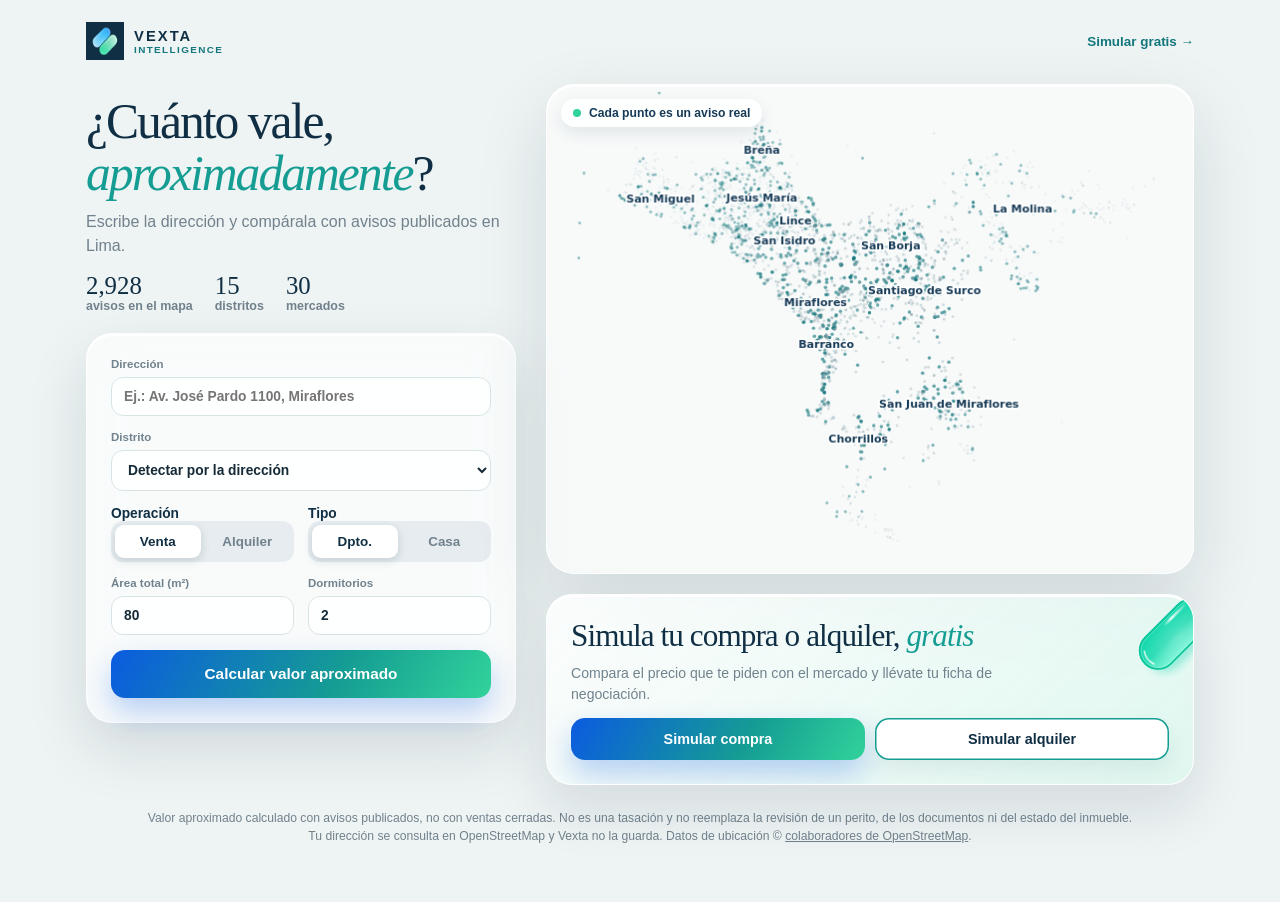
==== commit 10feaf12: "Corrige singular y plural al contar avisos cercanos Co-Authored-By: Claude Opus 5.5 <noreply@anthrop" ====
--- a/index.html
+++ b/index.html
@@ -935,16 +935,16 @@
     const panel = conRetraso(elemento("div", "vx-panel"), 1300);
     const distanciaTexto = r.radio >= 1 ? "1 km" : "500 m";
     if (ubicacion.punto && DATOS.modo === "cliente") {
-      panel.append(elemento("span", "vx-rotulo", r.cercanos.length ? `${r.cercanos.length} avisos a menos de ${distanciaTexto}` : "Avisos cercanos"));
+      panel.append(elemento("span", "vx-rotulo", r.cercanos.length ? `${r.cercanos.length} ${r.cercanos.length === 1 ? "aviso" : "avisos"} a menos de ${distanciaTexto}` : "Avisos cercanos"));
       if (!r.cercanos.length) {
         panel.append(elemento("p", "vx-nota", "No hay avisos de este tipo a menos de 1 km en nuestra muestra."));
       } else if (r.unitPublicado) {
         const cuenta = { barato: 0, parecido: 0, caro: 0 };
         r.cercanos.forEach(({ a }) => (cuenta[claseDePrecio(a, r)] += 1));
         const resumen = elemento("div", "vx-resumen");
-        [["barato", "más baratos"], ["parecido", "parecidos"], ["caro", "más caros"]].forEach(([clase, texto]) => {
+        [["barato", "más barato", "más baratos"], ["parecido", "parecido", "parecidos"], ["caro", "más caro", "más caros"]].forEach(([clase, uno, varios]) => {
           const dato = elemento("span");
-          dato.append(elemento("i", `vx-punto-color c-${clase}`), `${cuenta[clase]} ${texto}`);
+          dato.append(elemento("i", `vx-punto-color c-${clase}`), `${cuenta[clase]} ${cuenta[clase] === 1 ? uno : varios}`);
           resumen.append(dato);
         });
         panel.append(resumen);
@@ -956,7 +956,7 @@
         .sort((x, y) => Math.abs(Math.log(x.a[5] / area)) + x.d / 2 - (Math.abs(Math.log(y.a[5] / area)) + y.d / 2))
         .slice(0, 5);
       const distancia = r.radio >= 1 ? "1 km" : "500 m";
-      panel.append(elemento("span", "vx-rotulo", parecidos.length ? `${r.cercanos.length} avisos a menos de ${distancia}` : "Avisos cercanos"));
+      panel.append(elemento("span", "vx-rotulo", parecidos.length ? `${r.cercanos.length} ${r.cercanos.length === 1 ? "aviso" : "avisos"} a menos de ${distancia}` : "Avisos cercanos"));
       if (!parecidos.length) {
         panel.append(elemento("p", "vx-nota", "No hay avisos de este tipo a menos de 1 km en nuestra muestra."));
       } else {
